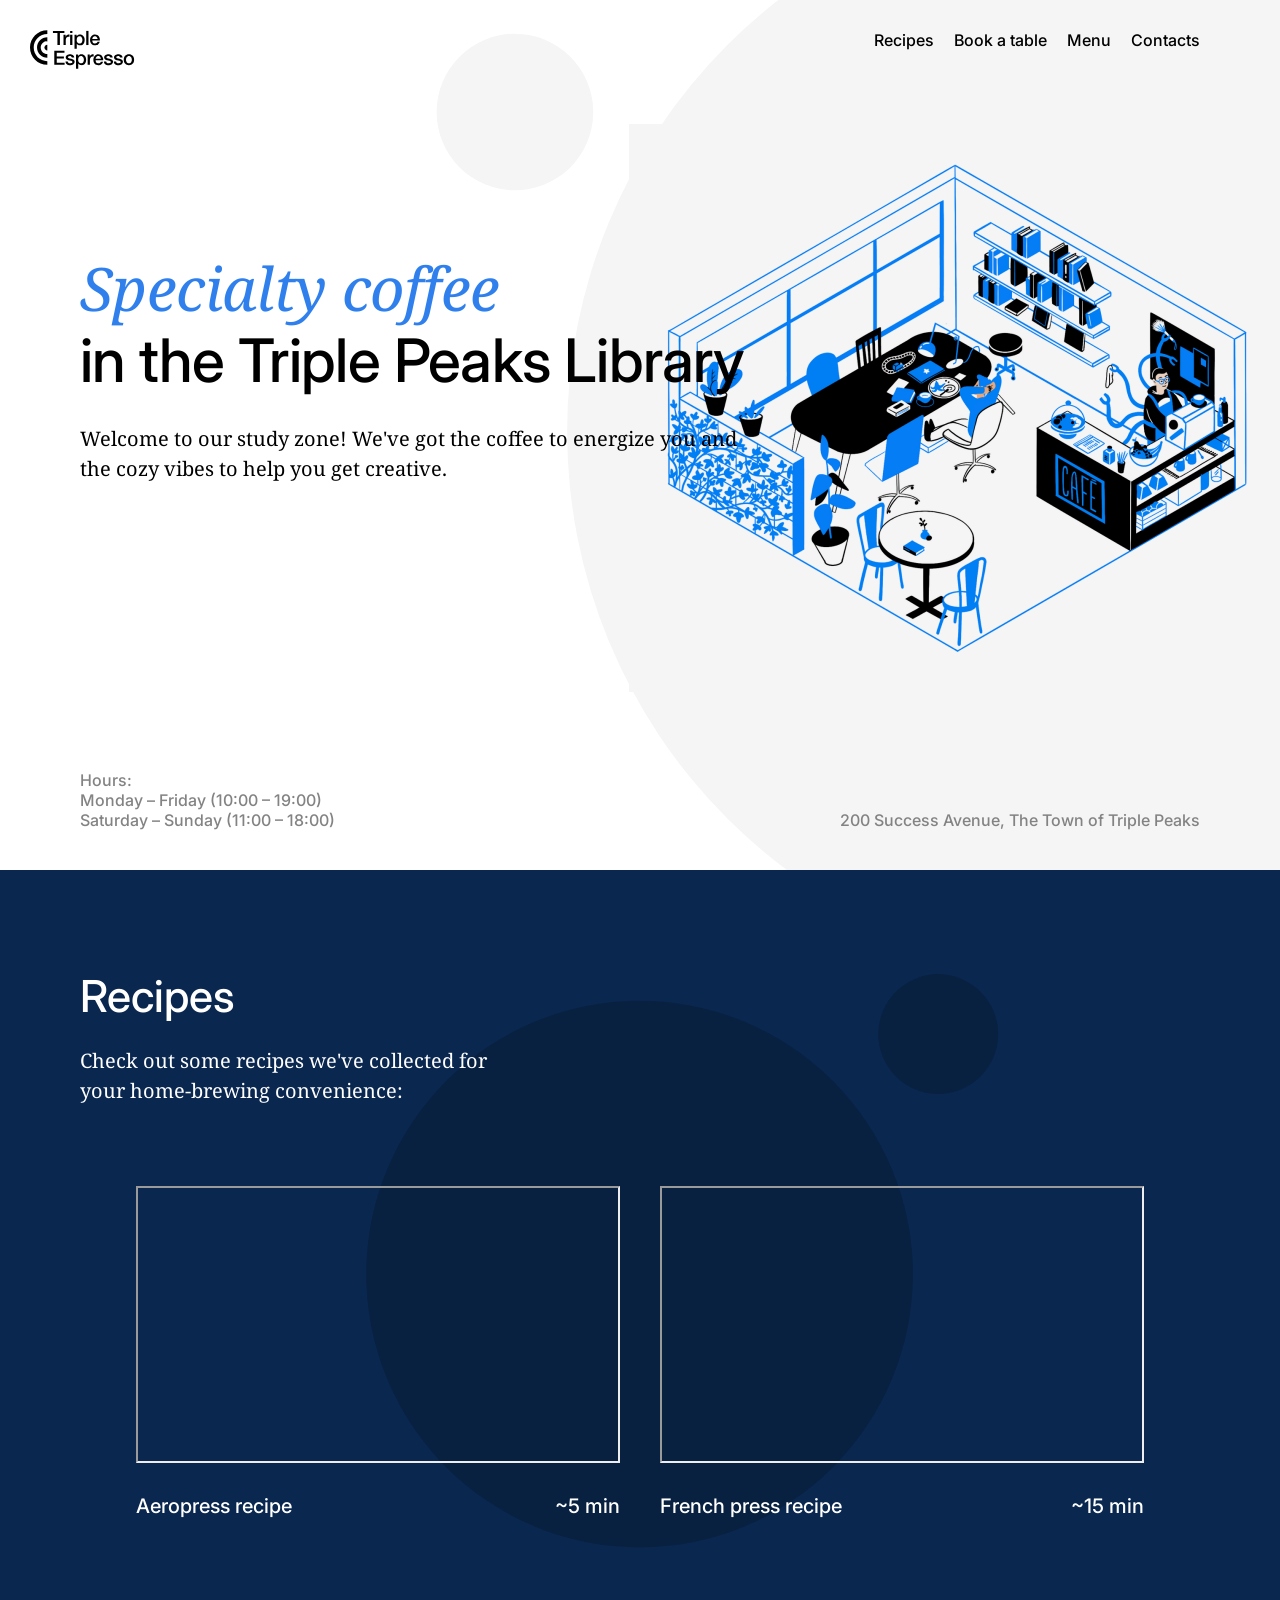
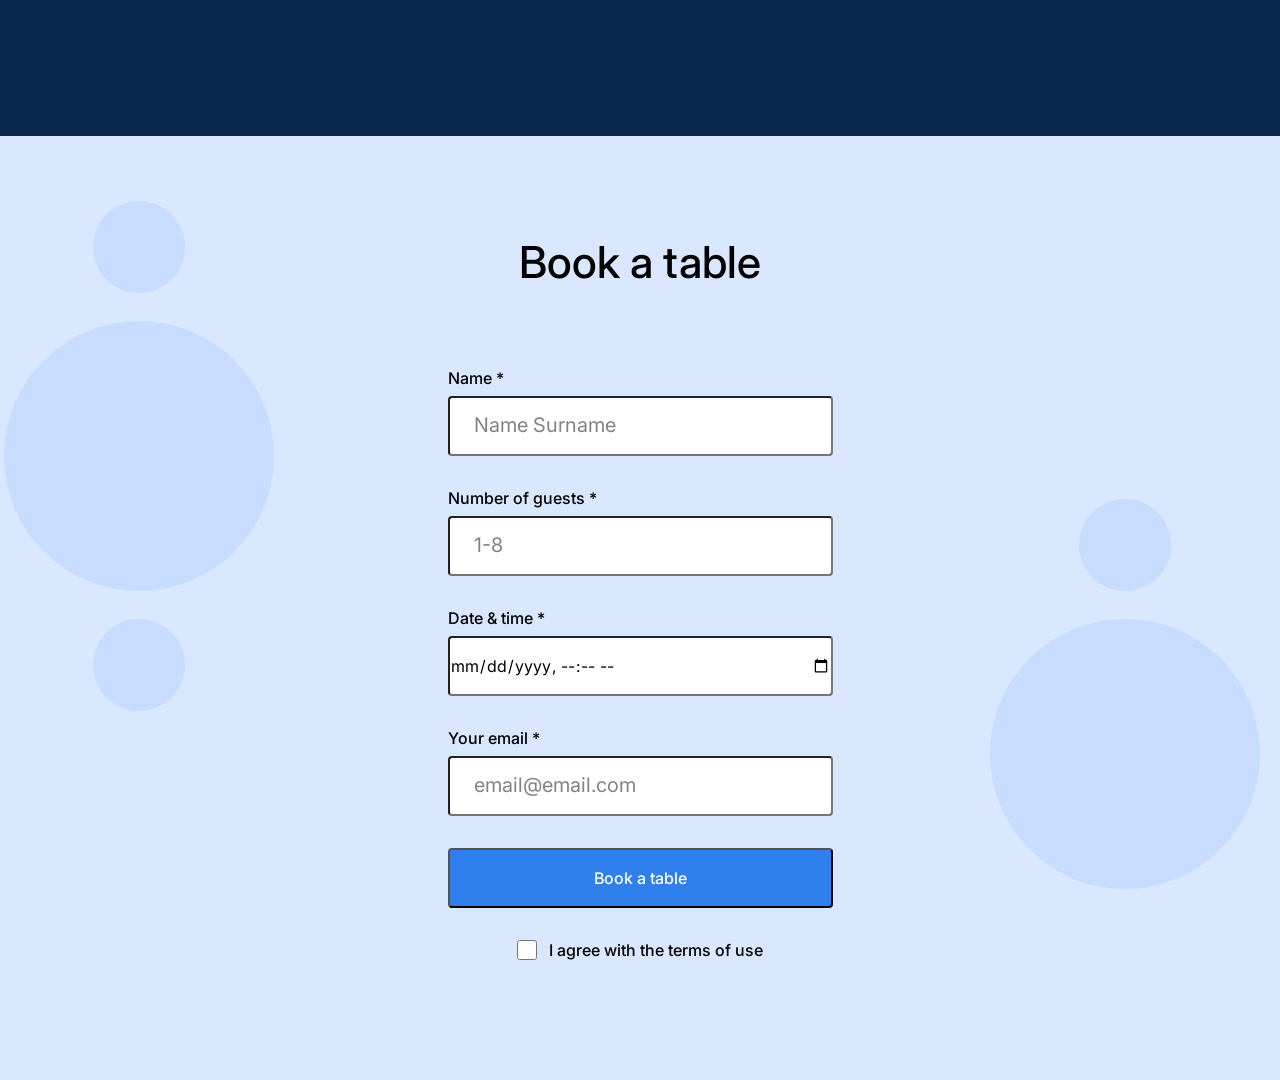
==== index.html @ 12c97c88 "fix class" ====
<!DOCTYPE html>
<html lang="en">
  <head>
    <meta charset="UTF-8" />
    <meta http-equiv="X-UA-Compatible" content="IE=edge" />
    <meta name="viewport" content="width=device-width, initial-scale= 1.0" />
    <meta name="author" content="Oleg Luzenin" />
    <meta name="description" content="Oleg Coffee shop's webpage with a form" />
    <meta name="keywords" content="coffee, shop, order coffee, bakery" />
    <title>Oleg's Coffee Shop</title>
    <link rel="stylesheet" href="./vendor/normalize.css" />
    <link rel="shortcut icon" href="./favicon.ico" />
    <link rel="stylesheet" href="./pages/index.css" />
    <link rel="preconnect" href="https://fonts.googleapis.com" />
    <link rel="preconnect" href="https://fonts.gstatic.com" crossorigin />
    <link
      href="https://fonts.googleapis.com/css2?family=Inter:wght@100..900&family=Noto+Serif:ital,wght@0,100..900;1,100..900&display=swap"
      rel="stylesheet"
    />
  </head>
  <body>
    <div class="page">
      <header class="header">
        <nav class="nav">
          <img
            class="nav__logo"
            src="./images/logo_coffeeshop_dark.svg"
            alt="Coffee-shop logo"
          />
          <ul class="nav__links">
            <li>
              <a class="nav__link" href="#recipes">Recipes</a>
            </li>
            <li>
              <a class="nav__link" href="#reservation">Book a table</a>
            </li>
            <li>
              <a class="nav__link" href="#menu">Menu</a>
            </li>

            <li>
              <a class="nav__link" href="#contacts">Contacts</a>
            </li>
          </ul>
        </nav>
        <h1 class="header__title">
          <span class="header__accent"> Specialty coffee</span>
          in the Triple Peaks Library
        </h1>
        <p class="header__description">
          Welcome to our study zone! We've got the coffee to energize you and
          the cozy vibes to help you get creative.
        </p>
        <img
          class="header__image"
          src="images/inside_coffee_shop.png"
          alt="inside coffee shop image"
        />

        <div class="header__footer">
          <div>
            <p class="header__paragraph">Hours:</p>
            <p class="header__paragraph">Monday – Friday (10:00 – 19:00)</p>
            <p class="header__paragraph">Saturday – Sunday (11:00 – 18:00)</p>
          </div>
          <p class="header__paragraph">
            200 Success Avenue, The Town of Triple Peaks
          </p>
        </div>
      </header>

      <main class="content">
        <section class="recipes" id="recipes">
          <h2 class="recipes__title">Recipes</h2>
          <p class="recipes__subtitle">
            Check out some recipes we've collected for your home-brewing
            convenience:
          </p>
          <div class="recipes__videos">
            <div>
              <iframe
                class="recipes__iframe"
                src="https://www.youtube.com/embed/j6VlT_jUVPc?si=q5_dGD0OAo_rP4UH"
                title="YouTube video player"
                allow="accelerometer; autoplay; clipboard-write; encrypted-media; gyroscope; 
                          picture-in-picture; web-share"
                referrerpolicy="strict-origin-when-cross-origin"
                allowfullscreen
              >
              </iframe>
              <p class="recipes__video-caption">
                Aeropress recipe <span>~5 min</span>
              </p>
            </div>
            <div>
              <iframe
                class="recipes__iframe"
                src="https://www.youtube.com/embed/st571DYYTR8?si=ihalFQa3wiOL9oaL"
                title="YouTube video player"
                allow="accelerometer; autoplay; clipboard-write; encrypted-media; gyroscope; picture-in-picture; web-share"
                referrerpolicy="strict-origin-when-cross-origin"
                allowfullscreen
              >
              </iframe>
              <p class="recipes__video-caption">
                French press recipe<span>~15 min</span>
              </p>
            </div>
          </div>
        </section>
        <section class="reservation" id="reservation">
          <h2 class="reservation__title">Book a table</h2>
          <form class="reservation__form form">
            <fieldset class="form__fieldset">
              <label class="form__label"
                >Name *
                <input
                  class="form__input"
                  type="text"
                  name="name"
                  placeholder="Name Surname"
                />
              </label>
              <label class="form__label">
                Number of guests *
                <input
                  class="form__input"
                  type="number"
                  min="1"
                  max="8"
                  placeholder="1-8"
                />
              </label>
              <label class="form__label"
                >Date & time *
                <input class="form__input" type="datetime-local" />
              </label>
              <label class="form__label">
                Your email *
                <input
                  class="form__input"
                  type="email"
                  placeholder="email@email.com"
                />
              </label>
            </fieldset>
            <button class="form__button" type="submit" id="button">
              Book a table
            </button>
            <label class="form__label form__label_type_checkbox">
              <input type="checkbox" class="form__checkbox" />
              I agree with the terms of use
            </label>
          </form>
        </section>
        <section class="menu" id="menu"></section>
        <section class="contacts" id="contacts"></section>
      </main>
      <footer class="footer"></footer>
    </div>
  </body>
</html>
---- pages/index.css ----
.page {
  min-width: 1100px;
  max-width: 1600px;
  margin: 0 auto;
  font-family: "Inter", Arial, sans-serif;
  font-size: 16px;
  line-height: 20px;
}

/* .body {
  font-family: "Noto serif", "Times New Roman", Times, serif;
} */

.header {
  display: flex;
  padding: 30px 80px 40px;
  flex-direction: column;
  min-height: 720px;
  max-height: 800px;
  height: 100vh;
  background-color: #fff;
  background-image: url("../images/background_header.svg");
  background-size: cover;
  background-repeat: no-repeat;
  background-position: center;
}

.header__title {
  margin: 183px 0 0;
  max-width: 729px;
  z-index: 1;
  font-family: "Inter", Arial, sans-serif;
  font-style: normal;
  font-weight: 500;
  font-size: 60px;
  line-height: 72px;
  letter-spacing: -0.6px;
}

.header__accent {
  display: block;
  color: #2f80ed;
  font-family: "Noto Serif", "Times New Roman", serif;
  font-style: italic;
  font-weight: normal;
  font-size: 60px;
  line-height: 72px;
  color: #2f80ed;
}

.header__description {
  max-width: 683px;
  margin: 28px 0 0;
  z-index: 2;
  font-family: "Noto Serif", "Times New Roman", serif;
  font-style: normal;
  font-weight: normal;
  font-size: 20px;
  line-height: 30px;
}

.header__image {
  position: absolute;
  top: 124px;
  right: 5px;
  height: 568px;
  width: 646px;
  z-index: 0;
}

.header__footer {
  display: flex;
  justify-content: space-between;
  margin-top: auto;
  font-family: "Inter", Arial, sans-serif;
  font-style: normal;
  font-weight: 500;
  font-size: 16px;
  line-height: 20px;
  color: #838383;
}

.header__paragraph {
  margin: 0;
  align-self: flex-end;
}

.nav {
  display: flex;
  justify-content: space-between;
}

.nav__logo {
  position: relative;
  left: -50px;
  height: 39px;
  width: 105px;
}

.nav__links {
  display: flex;
  list-style-type: none;
  padding: 0;
  margin: 0;
  gap: 20px;
  color: #000;
  font-family: "Inter", Arial, sans-serif;
  font-style: normal;
  font-weight: 500;
  font-size: 16px;
  line-height: 20px;
}

.nav__link {
  color: #000;
  text-decoration: none;
}

.recipes {
  padding: 100px 80px 215px;
  background-color: #0a2750;
  background-image: url("../images/background_recipes.svg");
  background-size: cover;
  background-repeat: no-repeat;
  background-position: center;
}

.recipes__title {
  margin: 0;
  color: #fff;
  max-width: 500px;
  font-family: "Inter", Arial, sans-serif;
  font-style: normal;
  font-weight: 500;
  font-size: 44px;
  line-height: 52px;
}

.recipes__subtitle {
  color: #fff;
  max-width: 438px;
  margin: 24px 0 80px;
  font-family: "Noto Serif", "Times New Roman", serif;
  font-style: normal;
  font-weight: normal;
  font-size: 20px;
  line-height: 30px;
}

.recipes__videos {
  display: flex;
  gap: 40px;
  justify-content: center;
  margin: 0;
}

.recipes__video-caption {
  display: flex;
  justify-content: space-between;
  color: #fff;
  margin: 24px 0 0;
  font-family: "Inter", Arial, sans-serif;
  font-style: normal;
  font-weight: 500;
  font-size: 20px;
  line-height: 30px;
}

.recipes__iframe {
  height: 273px;
  width: 480px;
}

.reservation {
  padding: 100px 0 120px;
  background-color: #d9e7ff;
  background-image: url("../images/background_reservation.svg");
  background-size: cover;
  background-repeat: no-repeat;
  background-position: center;
}

.reservation__title {
  margin: 0 0 80px;
  text-align: center;
  font-family: "Inter", Arial, sans-serif;
  font-style: normal;
  font-weight: 500;
  font-size: 44px;
  line-height: 52px;
}

.reservation__form {
  margin: 0 auto;
}

.form {
  max-width: 385px;
}

.form__fieldset {
  padding: 0;
  margin: 0;
  border: none;
}

.form__input {
  display: block;
  width: 100%;
  padding: 0;
  box-sizing: border-box;
  margin-top: 8px;
  height: 60px;
  border-radius: 4px;
}

.form__input::placeholder {
  font-family: "Inter", Arial, sans-serif;
  font-style: normal;
  font-weight: normal;
  font-size: 20px;
  line-height: 30px;
  color: #838383;
  padding: 24px;
}

.form__label {
  display: block;
  margin-bottom: 32px;
  font-family: "Inter", Arial, sans-serif;
  font-style: normal;
  font-weight: 500;
  font-size: 16px;
  line-height: 20px;
}

.form__button {
  width: 100%;
  padding: 0;
  margin: 0 0 32px;
  background-color: #2f80ed;
  font-family: "Inter", Arial, sans-serif;
  font-style: normal;
  font-weight: 500;
  font-size: 16px;
  line-height: 20px;
  color: #fff;
  opacity: 1;
  border-radius: 4px;
  height: 60px;
}

.form__button:hover {
  animation: fadeOpacity 0.3s forwards;
}

@keyframes fadeOpacity {
  from {
    opacity: 1;
  }
  to {
    opacity: 0.7;
  }
}

.form__label_type_checkbox {
  display: flex;
  justify-content: center;
  gap: 12px;
  margin: 0;
  font-family: "Inter", Arial, sans-serif;
  font-style: normal;
  font-weight: 500;
  font-size: 16px;
  line-height: 20px;
}

.form__checkbox {
  height: 20px;
  width: 20px;
  border-radius: 2px;
}
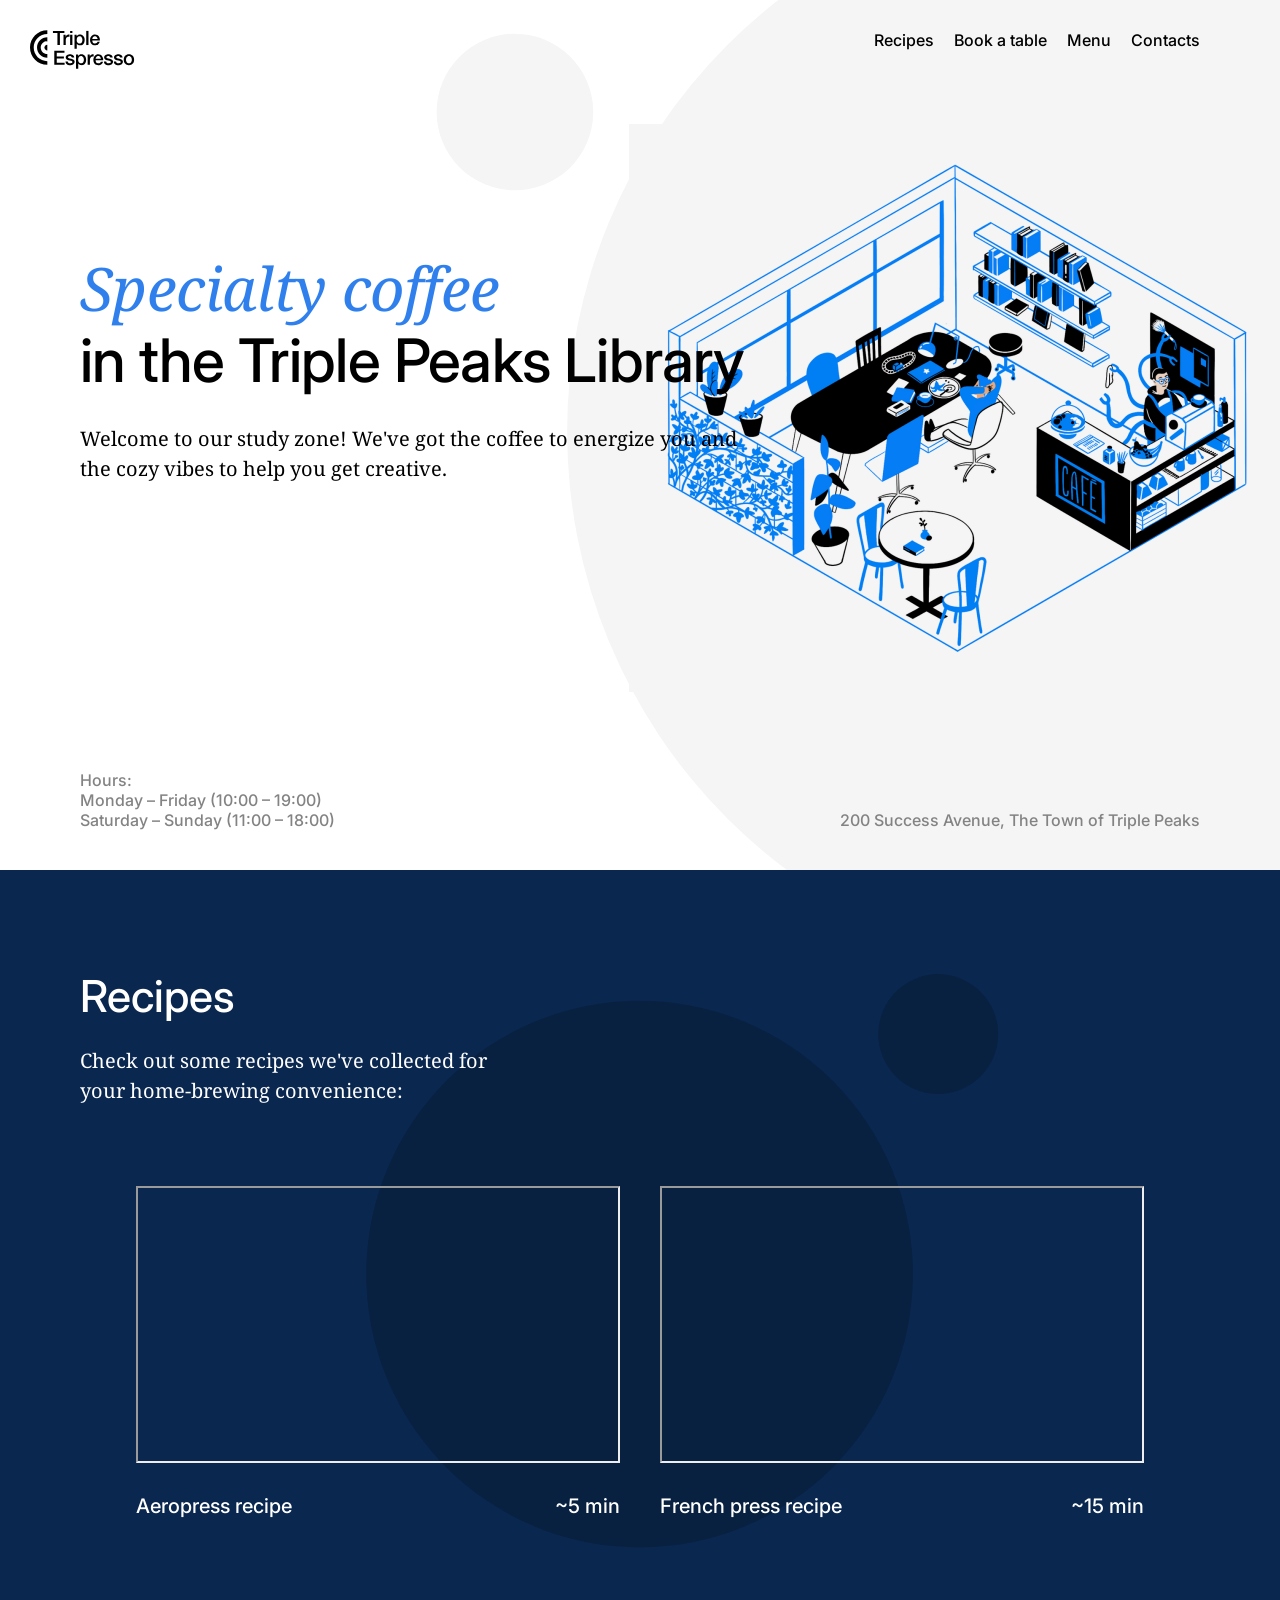
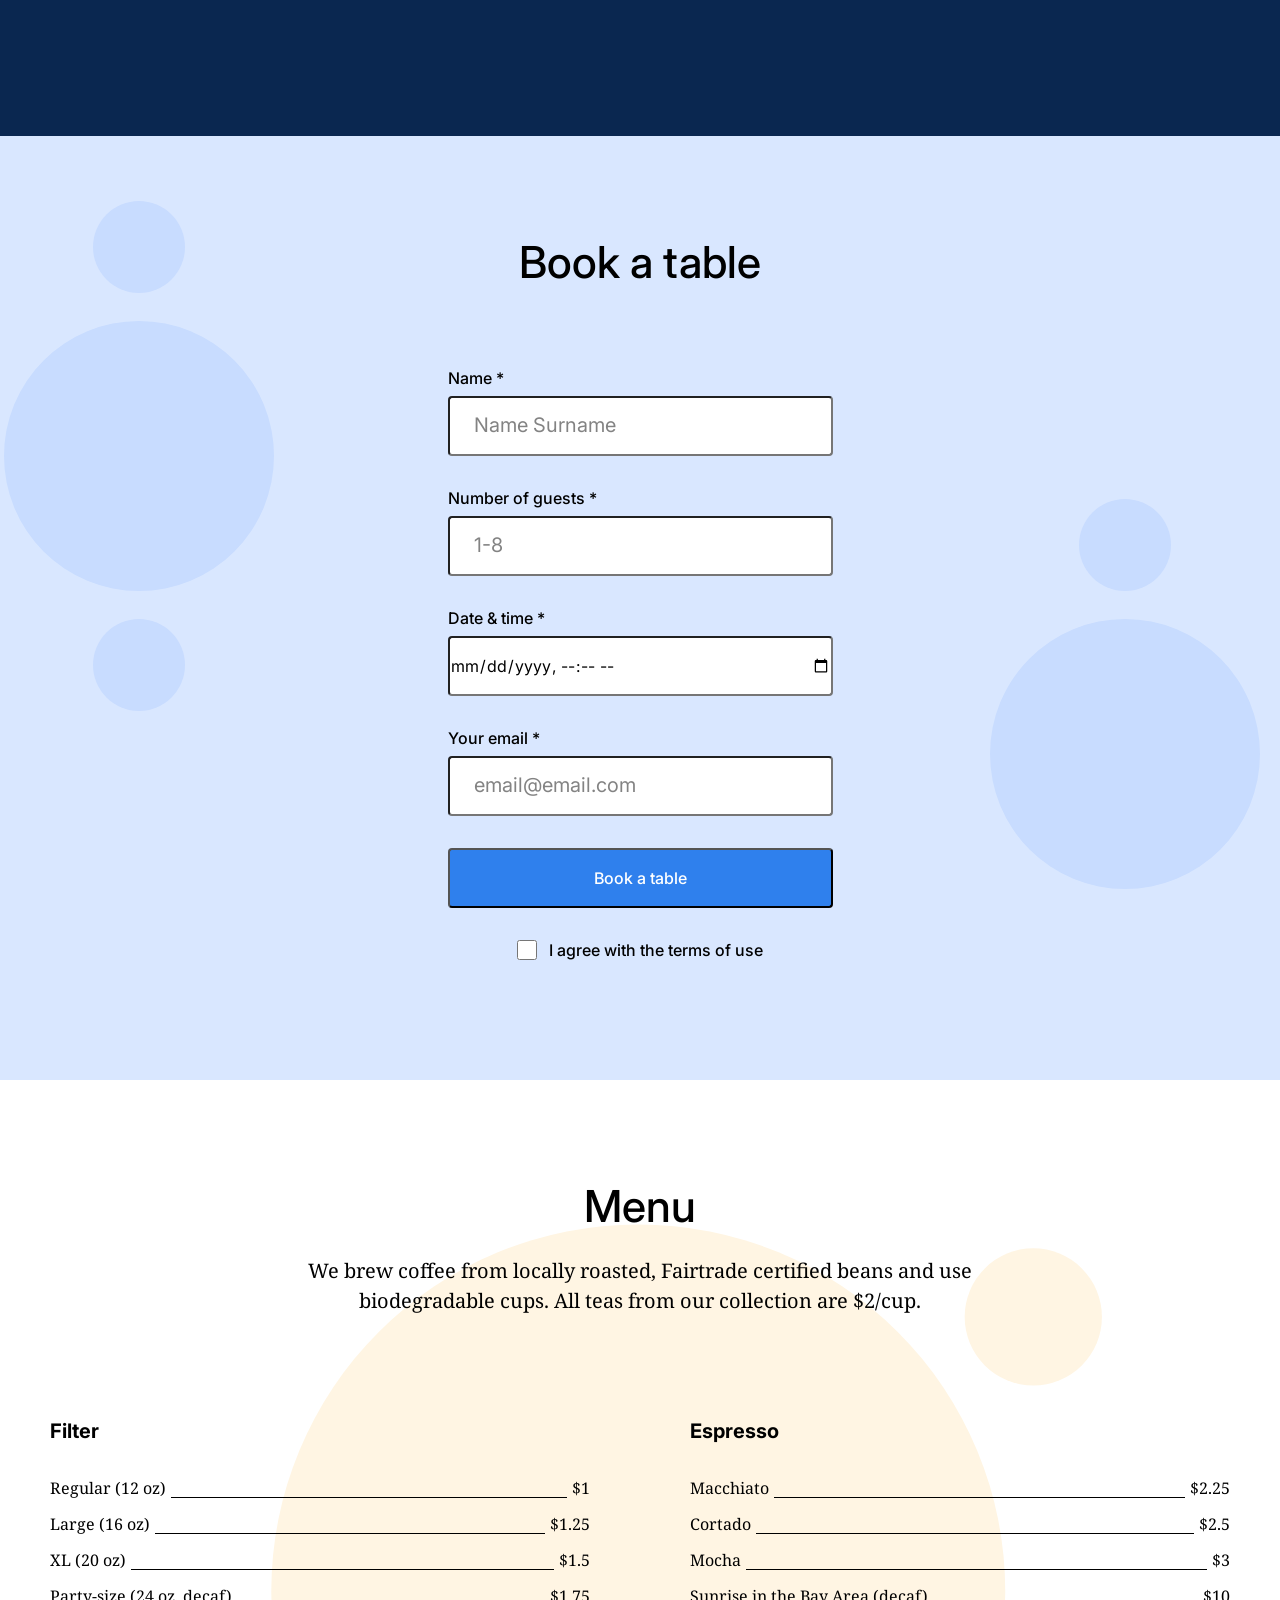
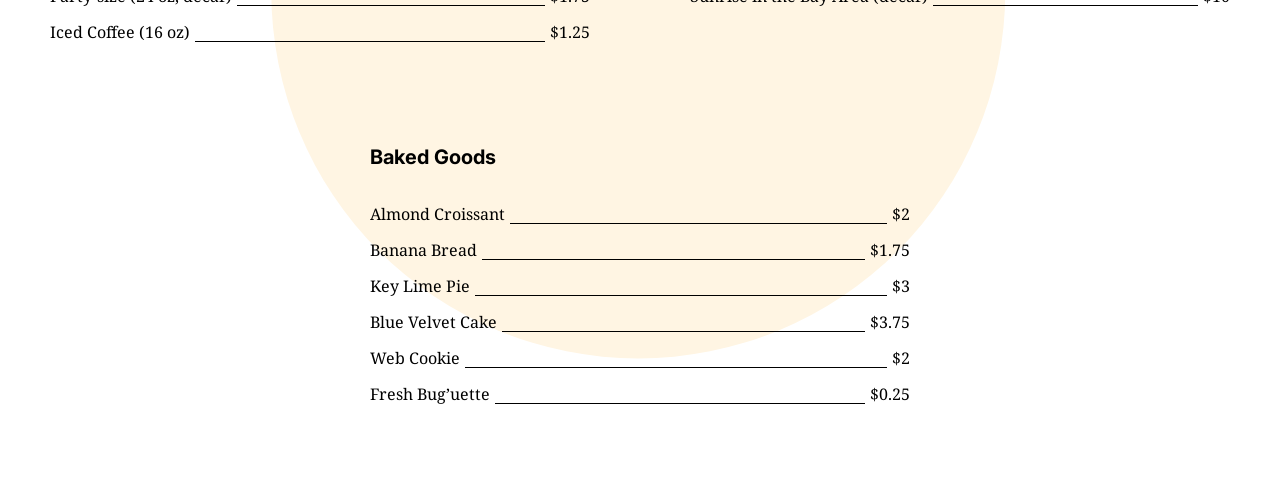
==== commit 48999a90: "menu section update" ====
--- a/index.html
+++ b/index.html
@@ -8,7 +8,6 @@
     <meta name="description" content="Oleg Coffee shop's webpage with a form" />
     <meta name="keywords" content="coffee, shop, order coffee, bakery" />
     <title>Oleg's Coffee Shop</title>
-    <link rel="stylesheet" href="./vendor/normalize.css" />
     <link rel="shortcut icon" href="./favicon.ico" />
     <link rel="stylesheet" href="./pages/index.css" />
     <link rel="preconnect" href="https://fonts.googleapis.com" />
@@ -153,7 +152,105 @@
             </label>
           </form>
         </section>
-        <section class="menu" id="menu"></section>
+        <section class="menu" id="menu">
+          <h2 class="menu__title">Menu</h2>
+          <p class="menu__subtitle">
+            We brew coffee from locally roasted, Fairtrade certified beans and
+            use biodegradable cups. All teas from our collection are $2/cup.
+          </p>
+          <ul class="menu__cards">
+            <li class="card">
+              <h3 class="card__title">Filter</h3>
+              <ul class="card__list">
+                <li class="card__list-item">
+                  Regular (12 oz)
+                  <span class="card__list-divider"></span>
+                  $1
+                </li>
+                <li class="card__list-item">
+                  Large (16 oz)
+                  <span class="card__list-divider"></span>
+                  $1.25
+                </li>
+                <li class="card__list-item">
+                  XL (20 oz)
+                  <span class="card__list-divider"></span>
+                  $1.5
+                </li>
+                <li class="card__list-item">
+                  Party-size (24 oz, decaf)
+                  <span class="card__list-divider"></span>
+                  $1.75
+                </li>
+                <li class="card__list-item">
+                  Iced Coffee (16 oz)
+                  <span class="card__list-divider"></span>
+                  $1.25
+                </li>
+              </ul>
+            </li>
+            <li class="card">
+              <h3 class="card__title">Espresso</h3>
+              <ul class="card__list">
+                <li class="card__list-item">
+                  Macchiato
+                  <span class="card__list-divider"></span>
+                  $2.25
+                </li>
+                <li class="card__list-item">
+                  Cortado
+                  <span class="card__list-divider"></span>
+                  $2.5
+                </li>
+                <li class="card__list-item">
+                  Mocha
+                  <span class="card__list-divider"></span>
+                  $3
+                </li>
+                <li class="card__list-item">
+                  Sunrise in the Bay Area (decaf)
+                  <span class="card__list-divider"></span>
+                  $10
+                </li>
+              </ul>
+            </li>
+            <li class="card">
+              <h3 class="card__title">Baked Goods</h3>
+              <ul class="card__list">
+                <li class="card__list-item">
+                  Almond Croissant
+                  <span class="card__list-divider"></span>
+                  $2
+                </li>
+                <li class="card__list-item">
+                  Banana Bread
+                  <span class="card__list-divider"></span>
+                  $1.75
+                </li>
+                <li class="card__list-item">
+                  Key Lime Pie
+                  <span class="card__list-divider"></span>
+                  $3
+                </li>
+                <li class="card__list-item">
+                  Blue Velvet Cake
+                  <span class="card__list-divider"></span>
+                  $3.75
+                </li>
+                <li class="card__list-item">
+                  Web Cookie
+                  <span class="card__list-divider"></span>
+                  $2
+                </li>
+                <li class="card__list-item">
+                  Fresh Bug’uette
+                  <span class="card__list-divider"></span>
+                  $0.25
+                </li>
+              </ul>
+            </li>
+          </ul>
+        </section>
         <section class="contacts" id="contacts"></section>
       </main>
       <footer class="footer"></footer>
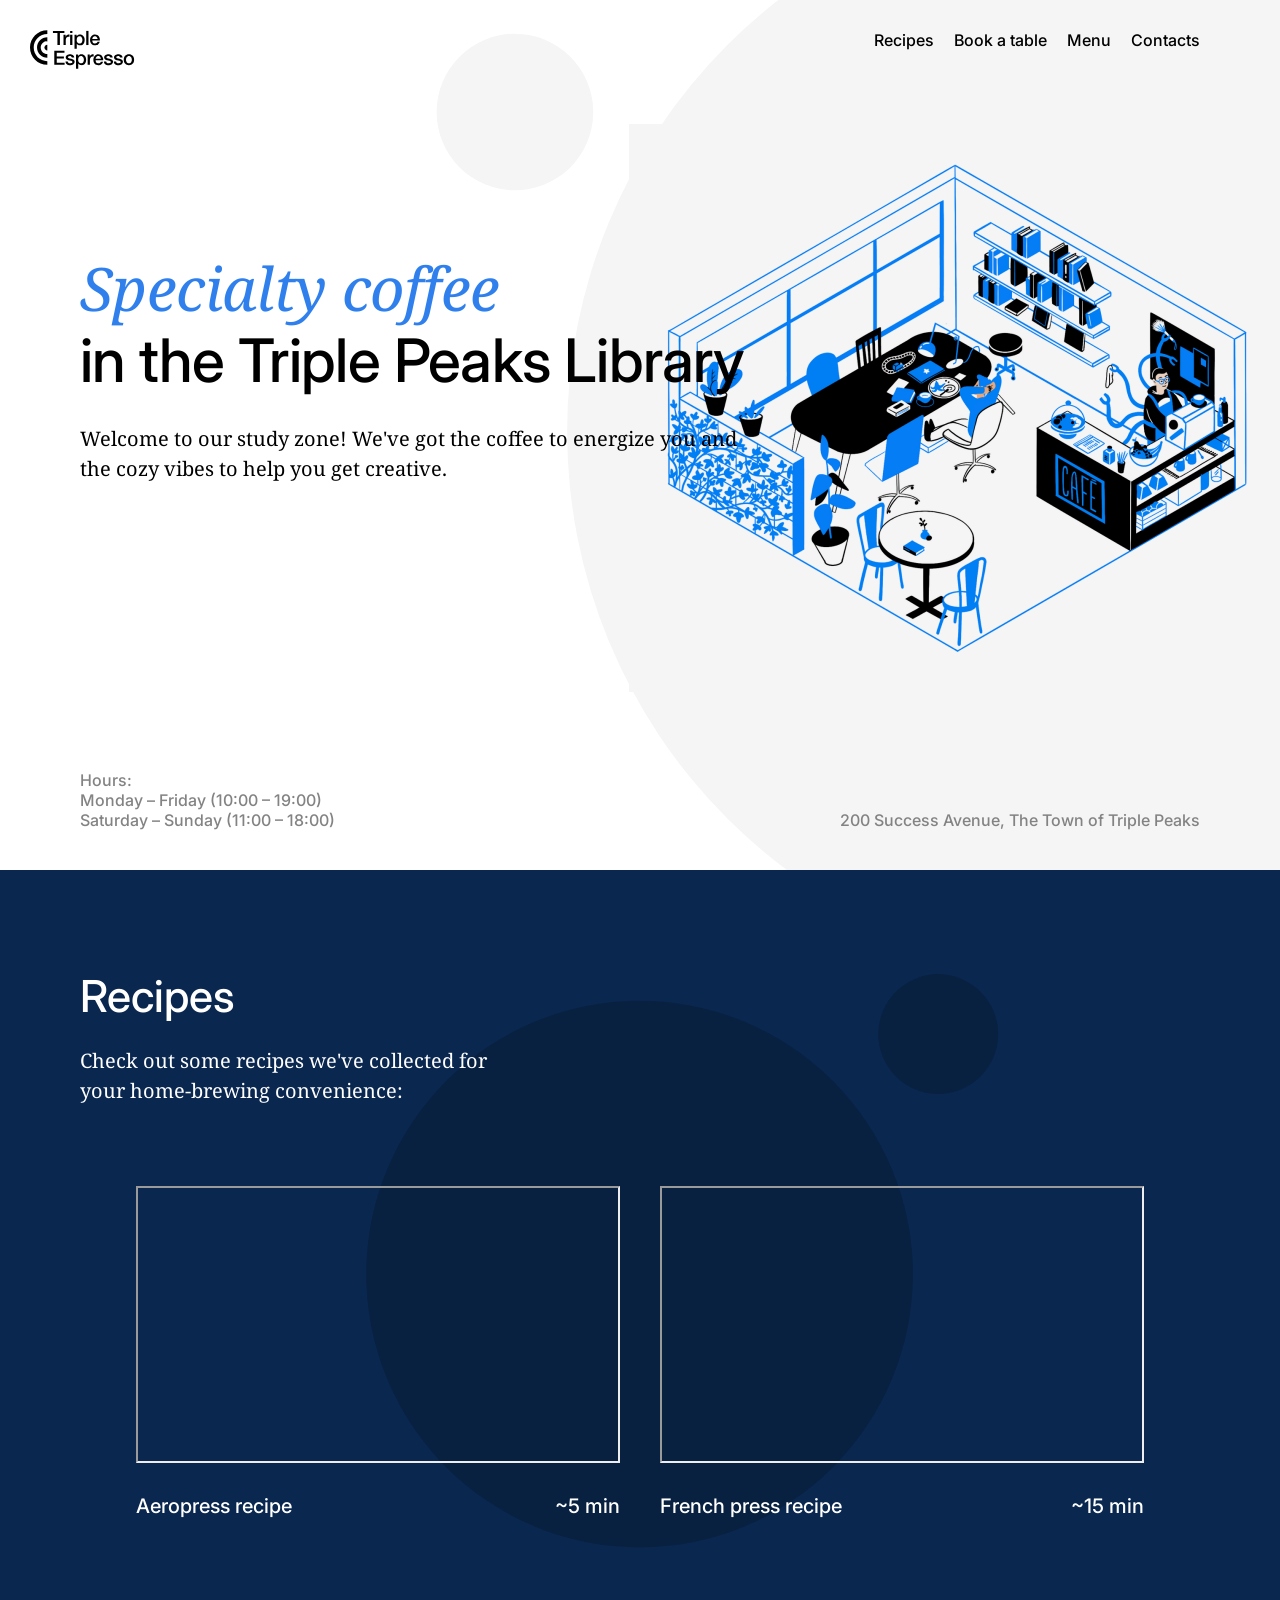
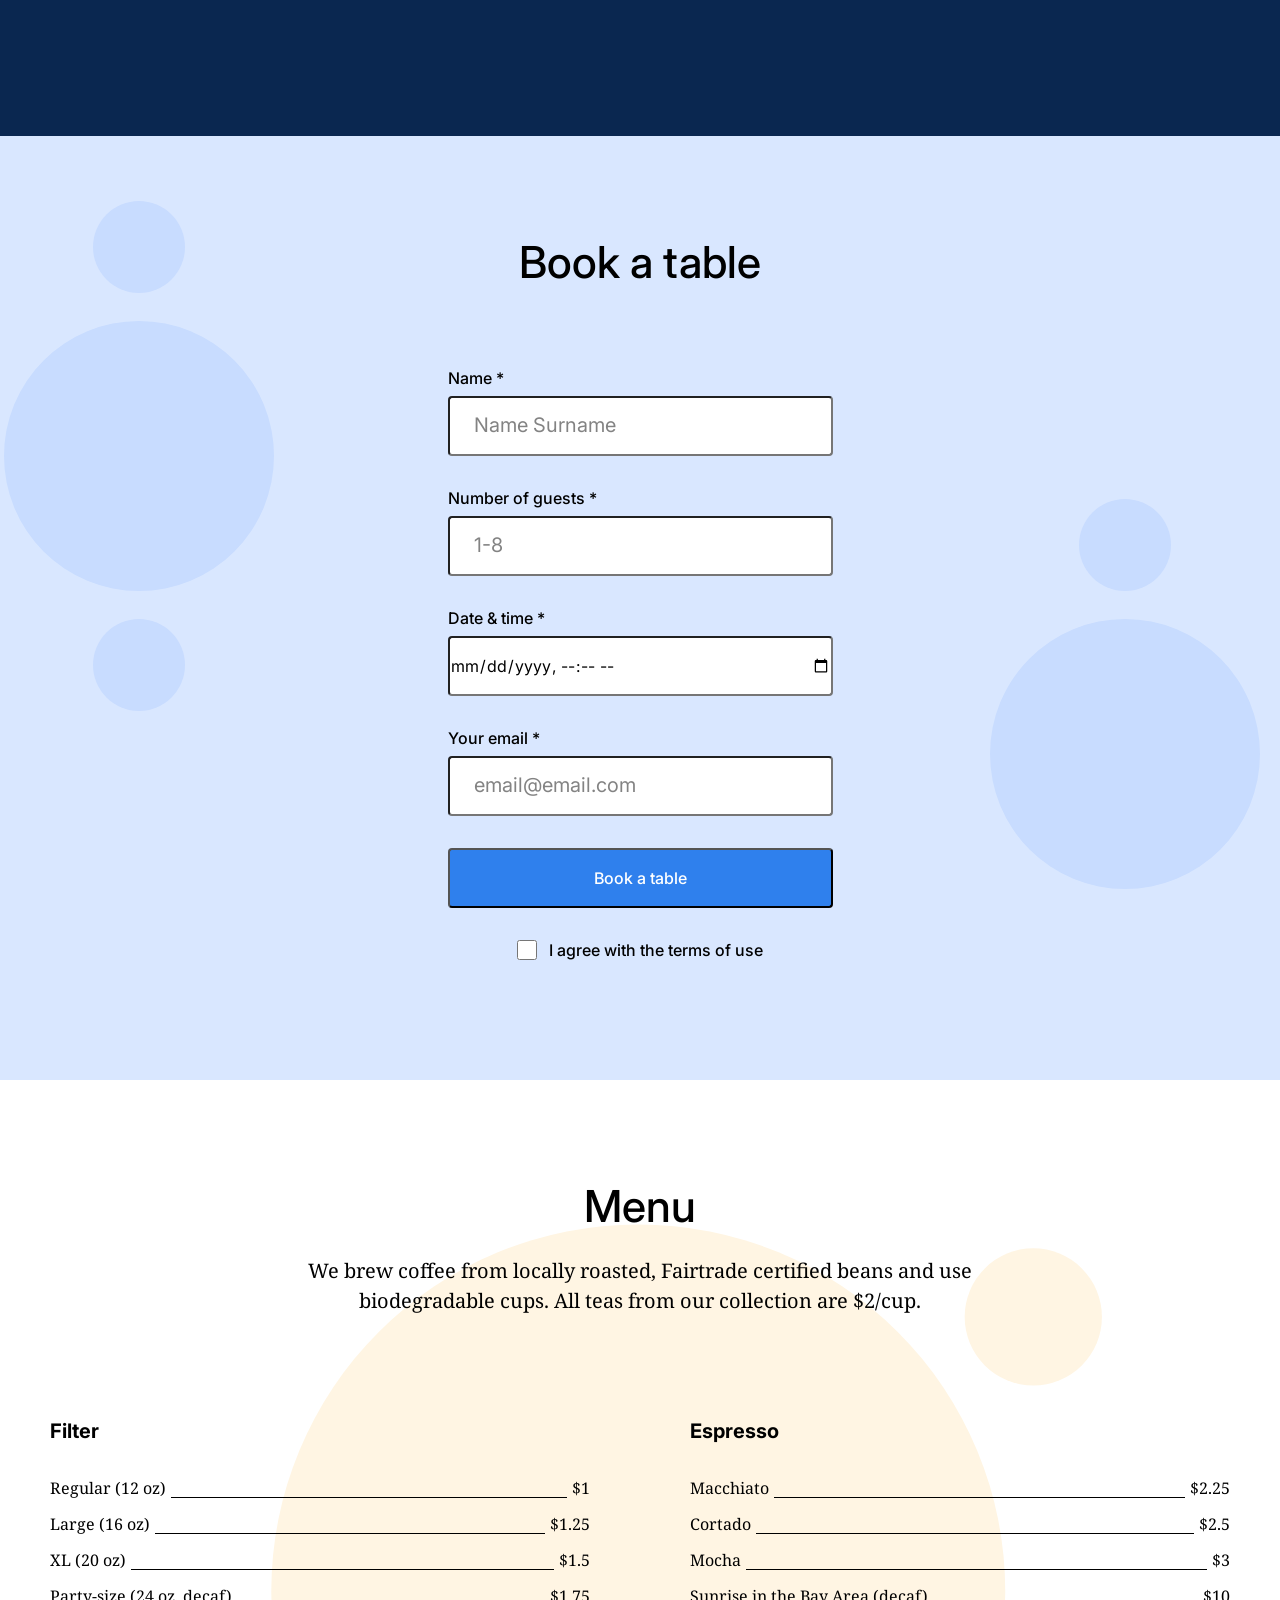
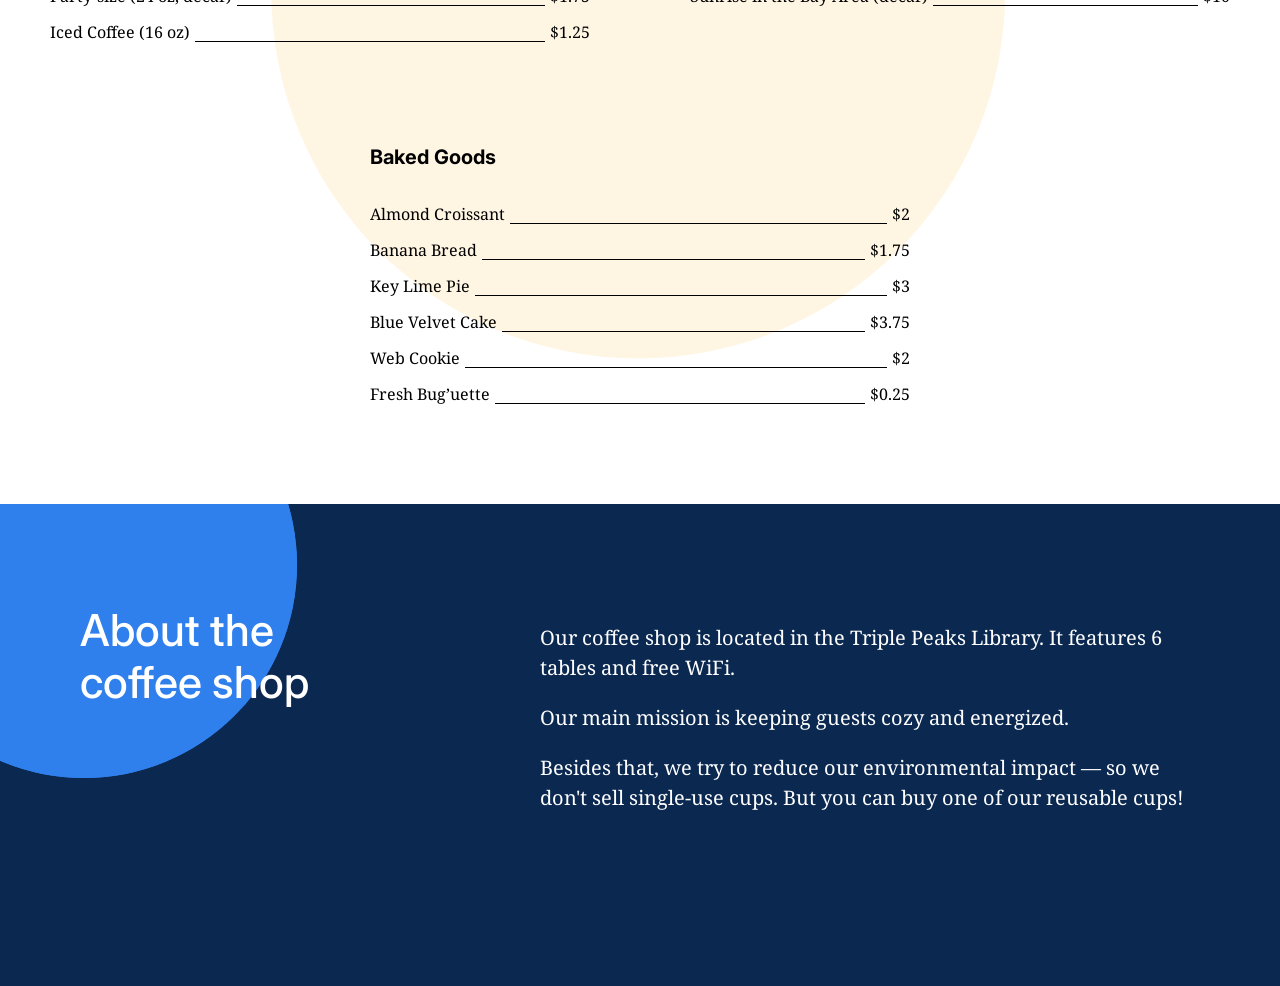
==== commit 629ca4f5: "section about update" ====
--- a/index.html
+++ b/index.html
@@ -36,7 +36,6 @@
             <li>
               <a class="nav__link" href="#menu">Menu</a>
             </li>
-
             <li>
               <a class="nav__link" href="#contacts">Contacts</a>
             </li>
@@ -251,7 +250,25 @@
             </li>
           </ul>
         </section>
-        <section class="contacts" id="contacts"></section>
+        <section class="about" id="about">
+          <h2 class="about__title">About the coffee shop</h2>
+          <div class="about__content">
+            <p class="about__paragraph">
+              Our coffee shop is located in the Triple Peaks Library. It
+              features 6 tables and free WiFi.
+            </p>
+            <p class="about__paragraph">
+              Our main mission is keeping guests cozy and energized.
+            </p>
+            <p class="about__paragraph">
+              Besides that, we try to reduce our environmental impact — so we
+              don't sell single-use cups. But you can buy one of our reusable
+              cups!
+            </p>
+          </div>
+          <div class="about__circle"></div>
+          <div class="about__circle about__circle_animation_blurred"></div>
+        </section>
       </main>
       <footer class="footer"></footer>
     </div>
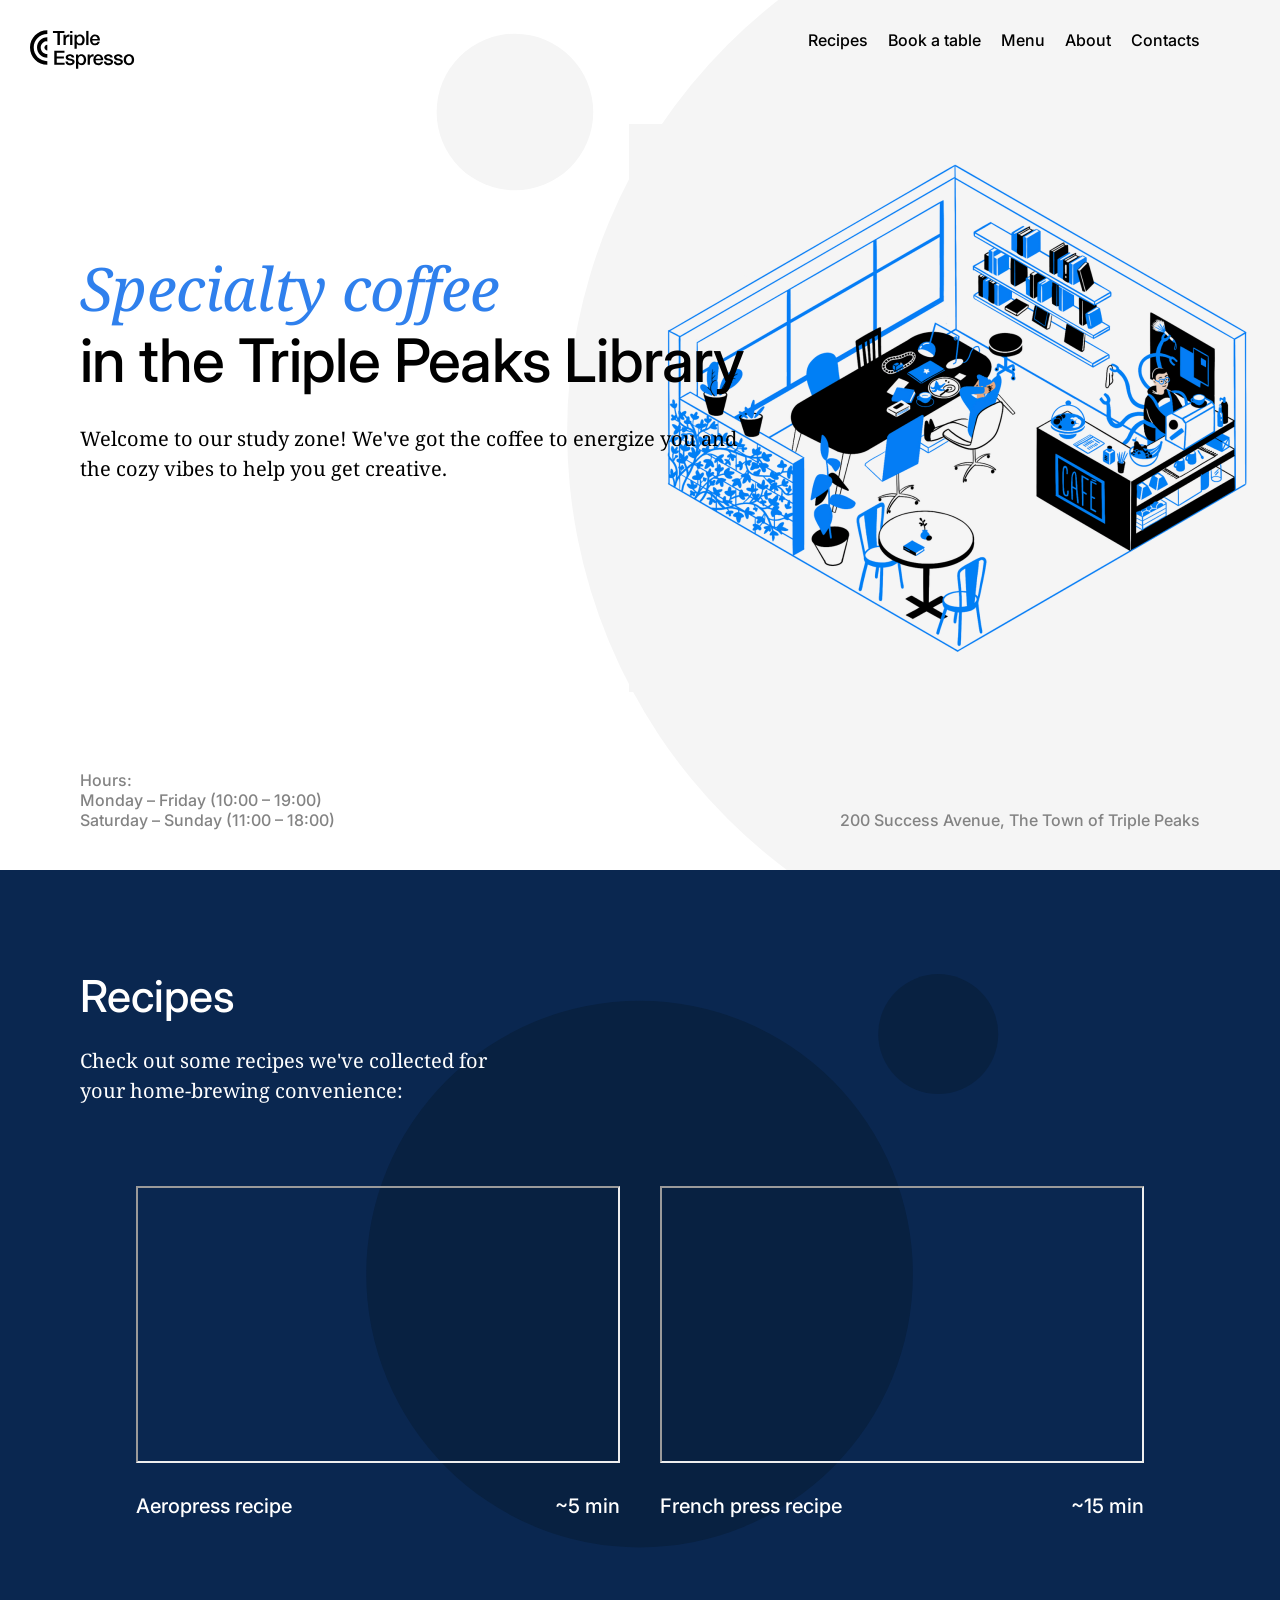
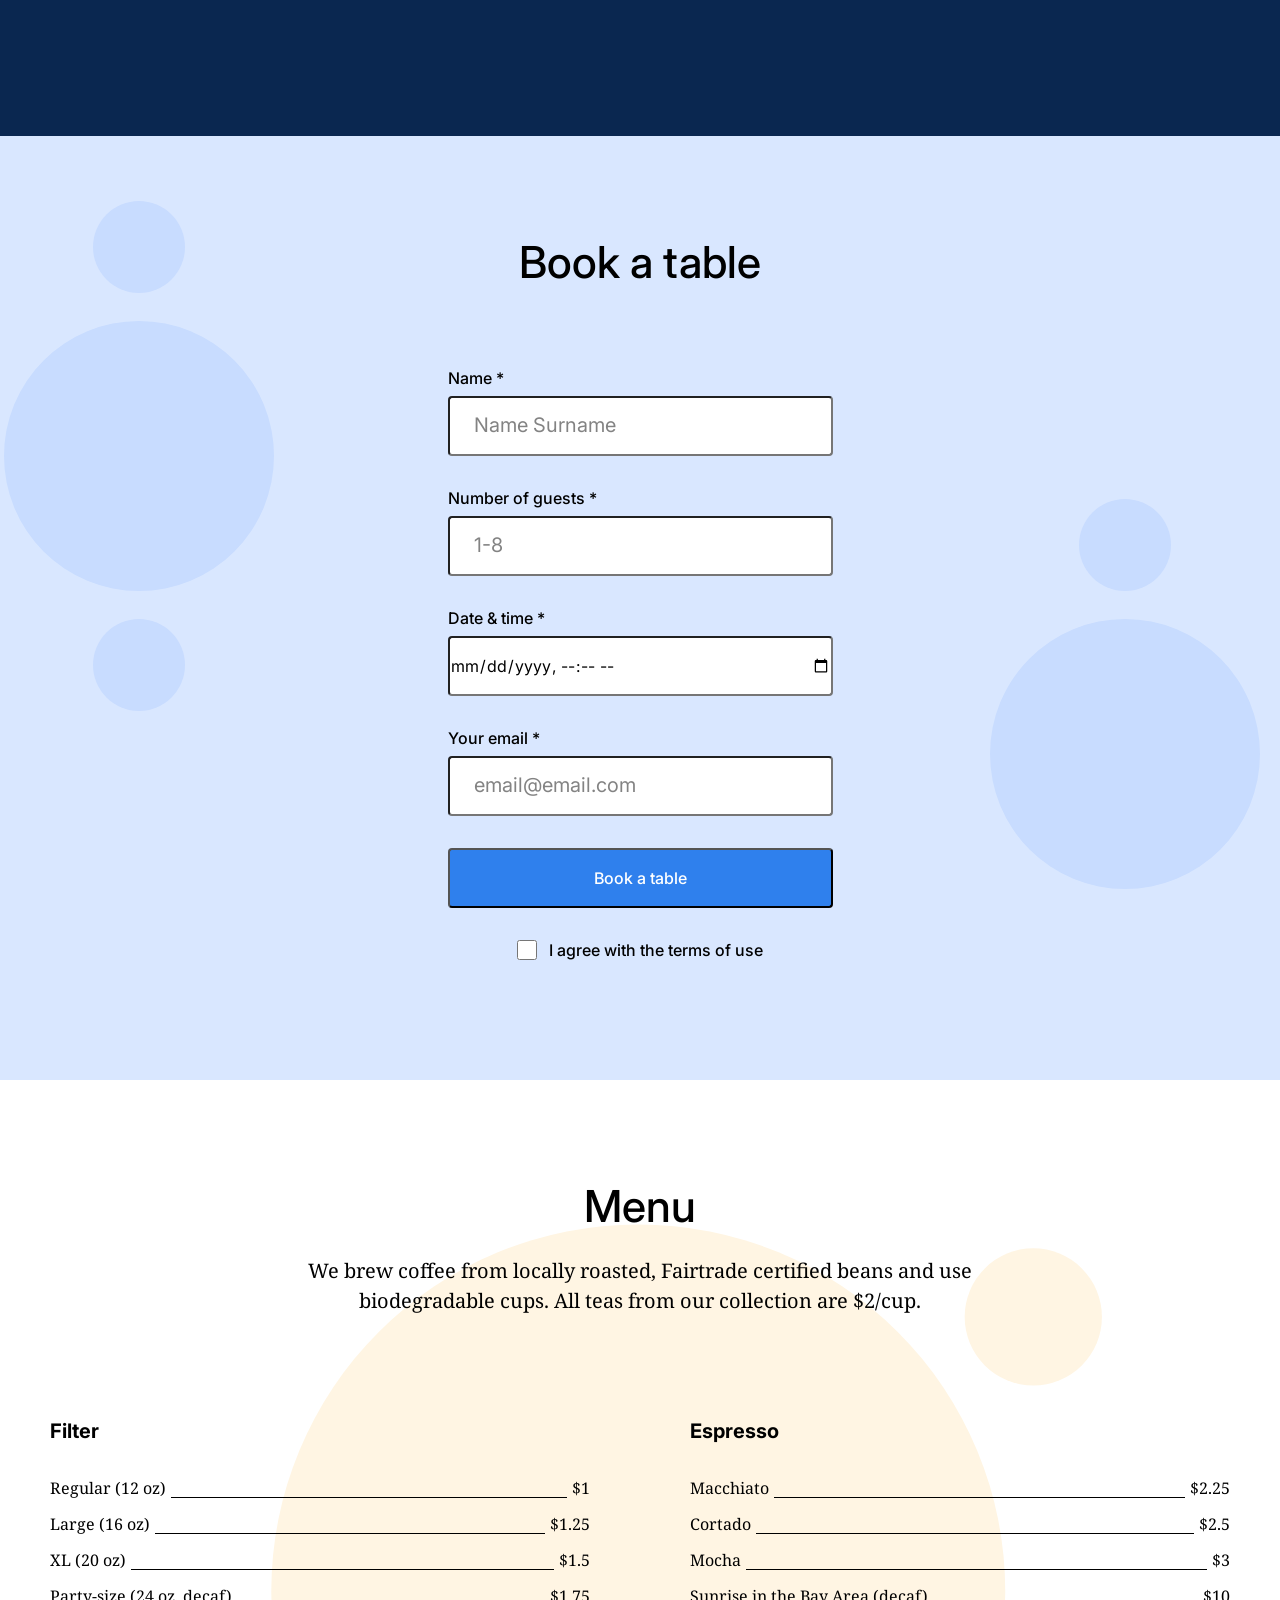
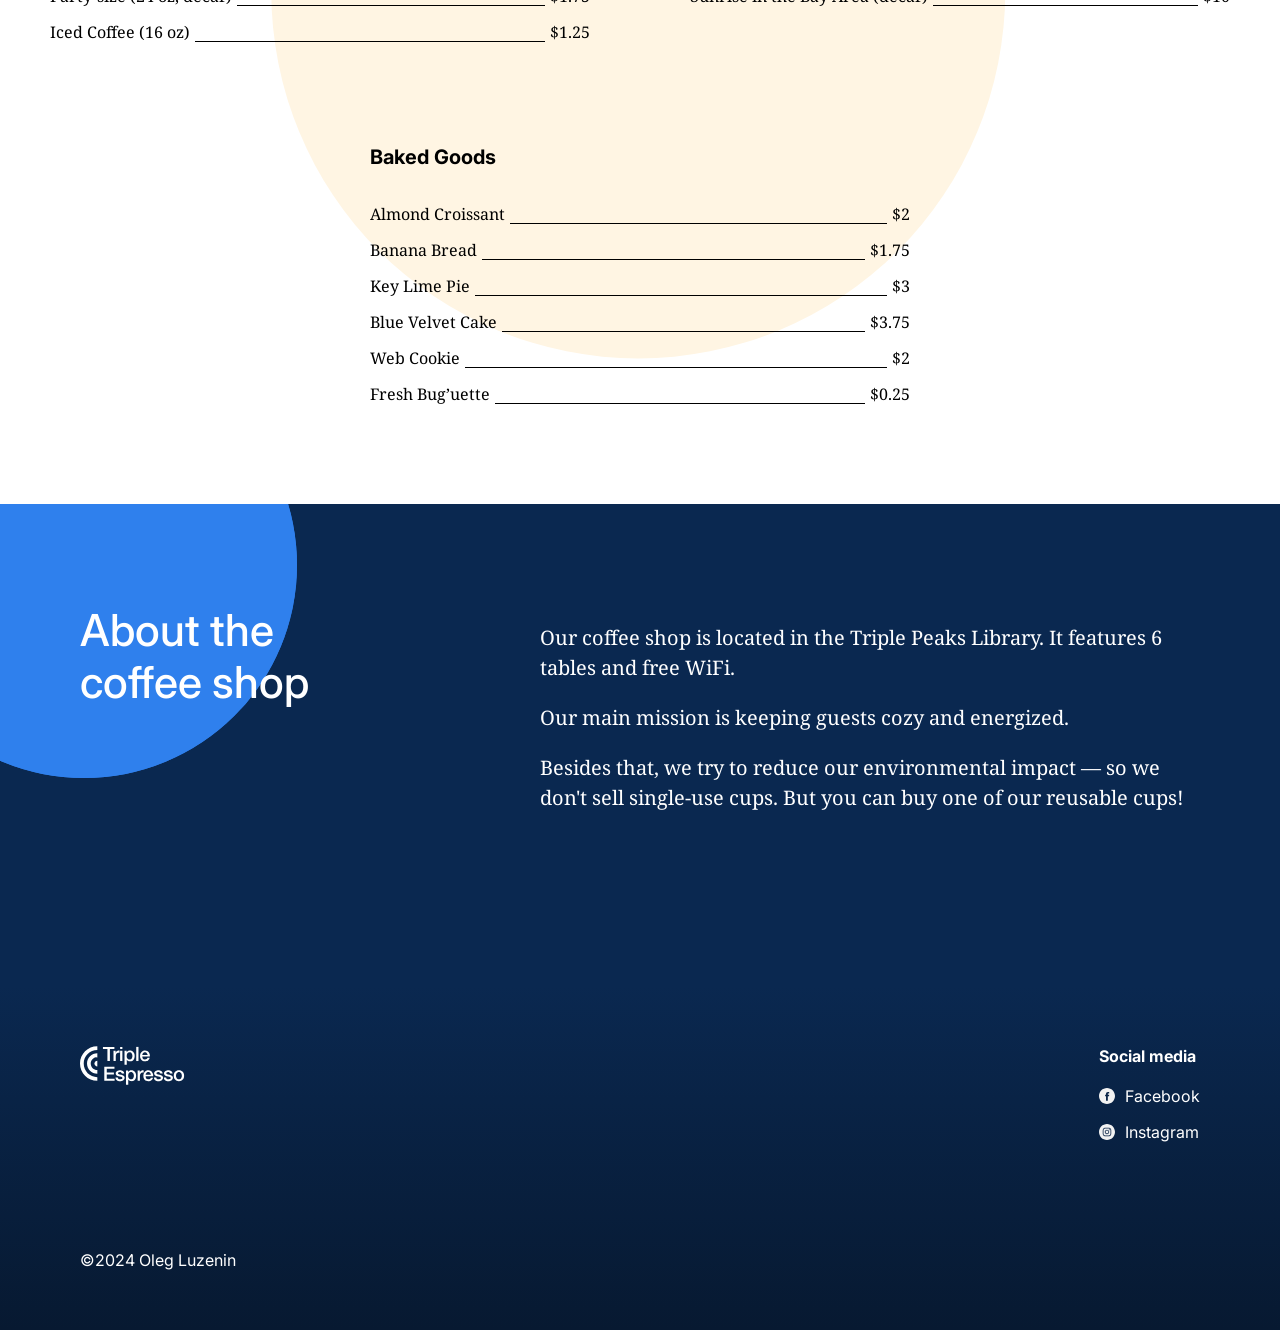
==== commit 461a94b4: "added footer and about" ====
--- a/index.html
+++ b/index.html
@@ -35,6 +35,9 @@
             </li>
             <li>
               <a class="nav__link" href="#menu">Menu</a>
+            </li>
+            <li>
+              <a class="nav__link" href="#about">About</a>
             </li>
             <li>
               <a class="nav__link" href="#contacts">Contacts</a>
@@ -270,7 +273,37 @@
           <div class="about__circle about__circle_animation_blurred"></div>
         </section>
       </main>
-      <footer class="footer"></footer>
+      <footer class="footer" id="contacts">
+        <div class="footer__content">
+          <img
+            class="footer__logo"
+            src="./images/logo_coffeeshop_light.svg"
+            alt="coffeeshop logo"
+          />
+          <ul class="footer__list">
+            <h4 class="footer__social-heading">Social media</h4>
+            <li class="footer__list-item">
+              <a class="footer__social-link" href="#">
+                <img
+                  class="footer__social-icon"
+                  src="./images/facebook_white.svg"
+                  alt="facebook icon"
+                />Facebook
+              </a>
+            </li>
+            <li class="footer__list-item">
+              <a class="footer__social-link" href="#">
+                <img
+                  class="footer__social-icon"
+                  src="./images/instagram_white.svg"
+                  alt="instagram icon"
+                />Instagram
+              </a>
+            </li>
+          </ul>
+        </div>
+        <p class="footer__copyright">©2024 Oleg Luzenin</p>
+      </footer>
     </div>
   </body>
 </html>
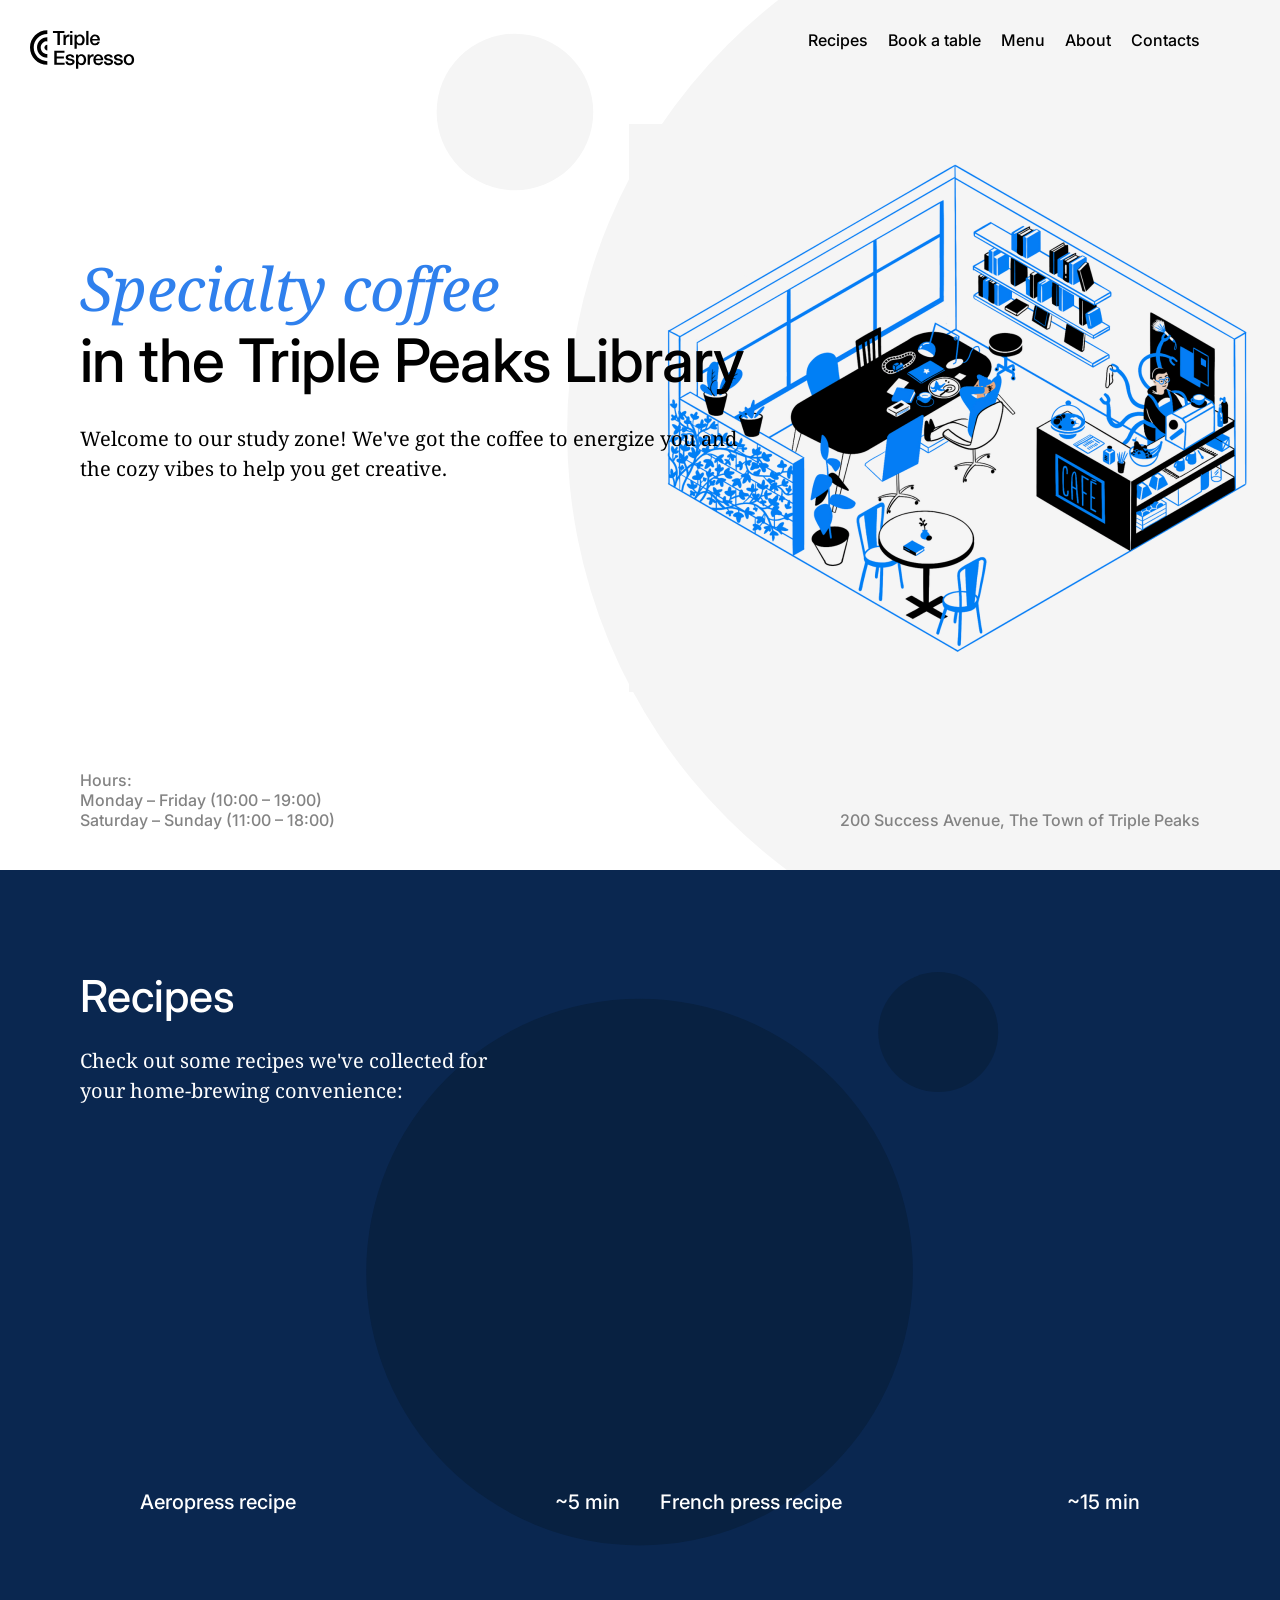
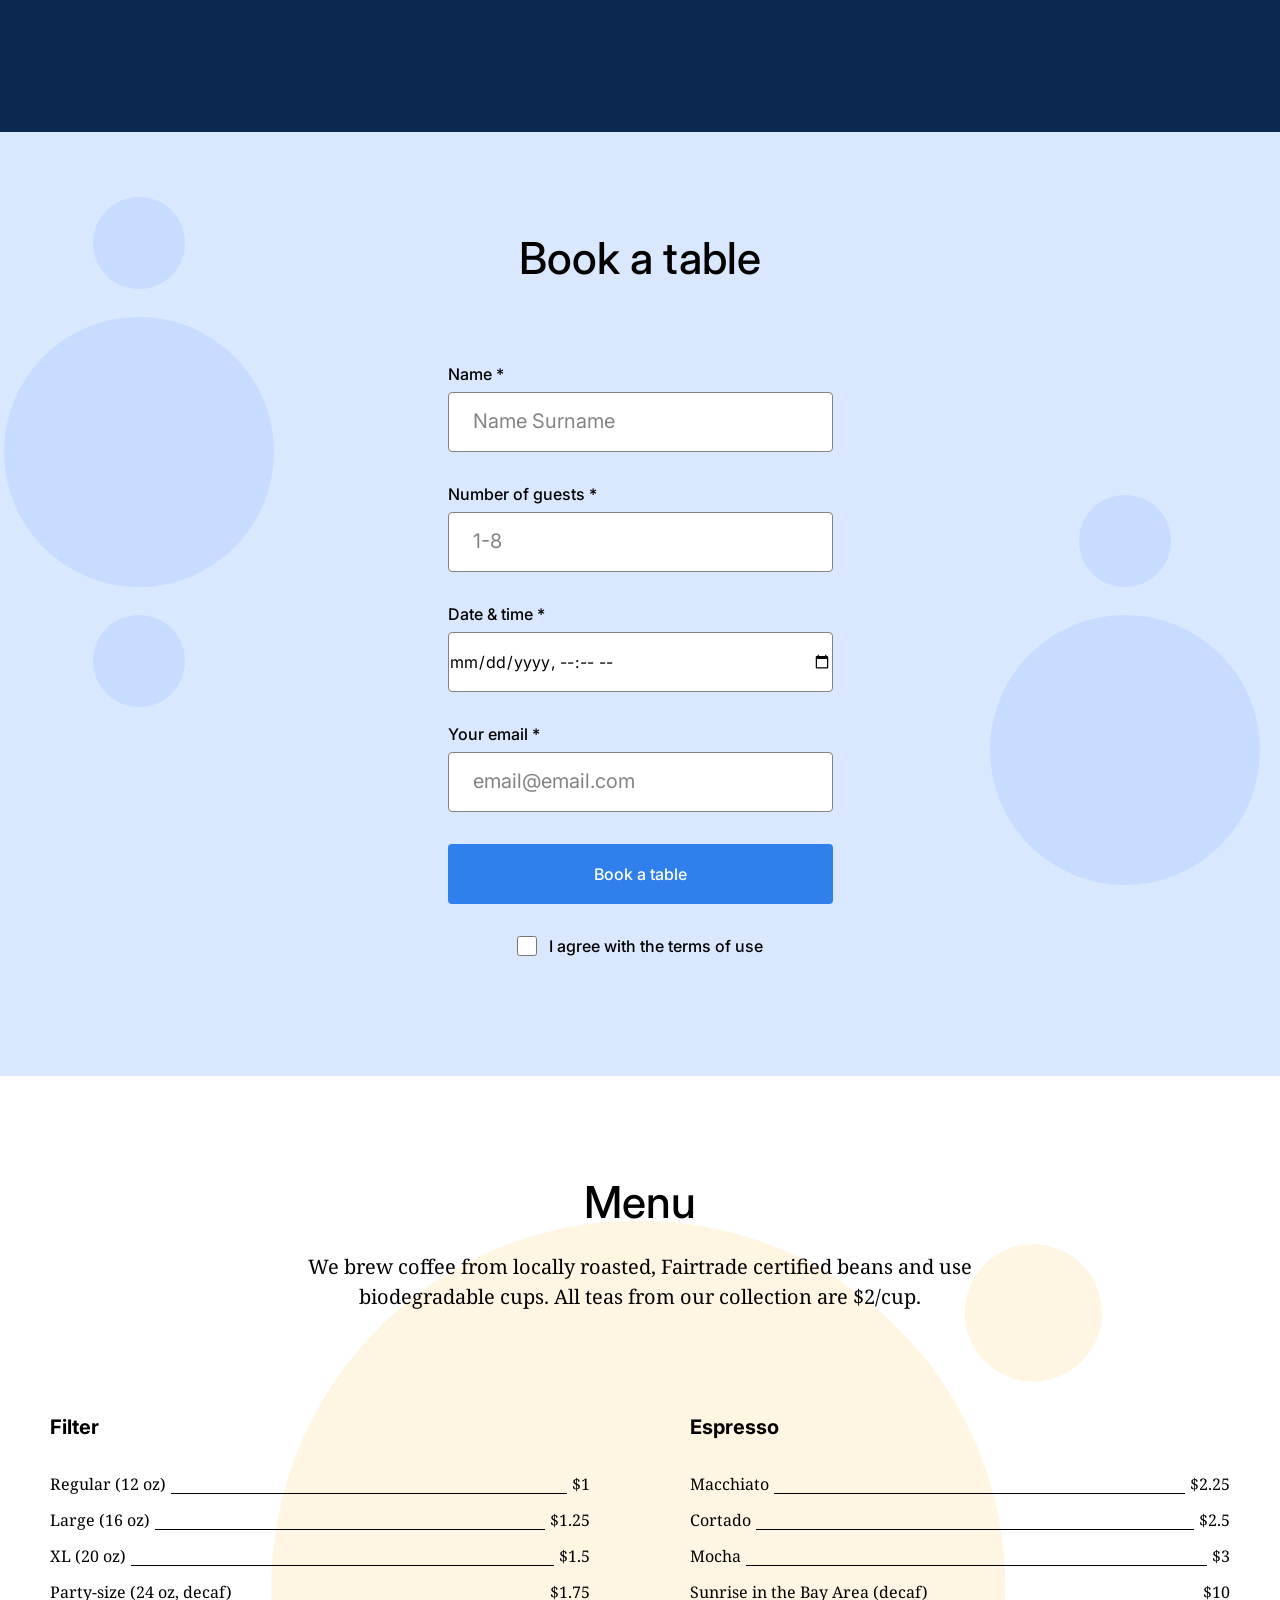
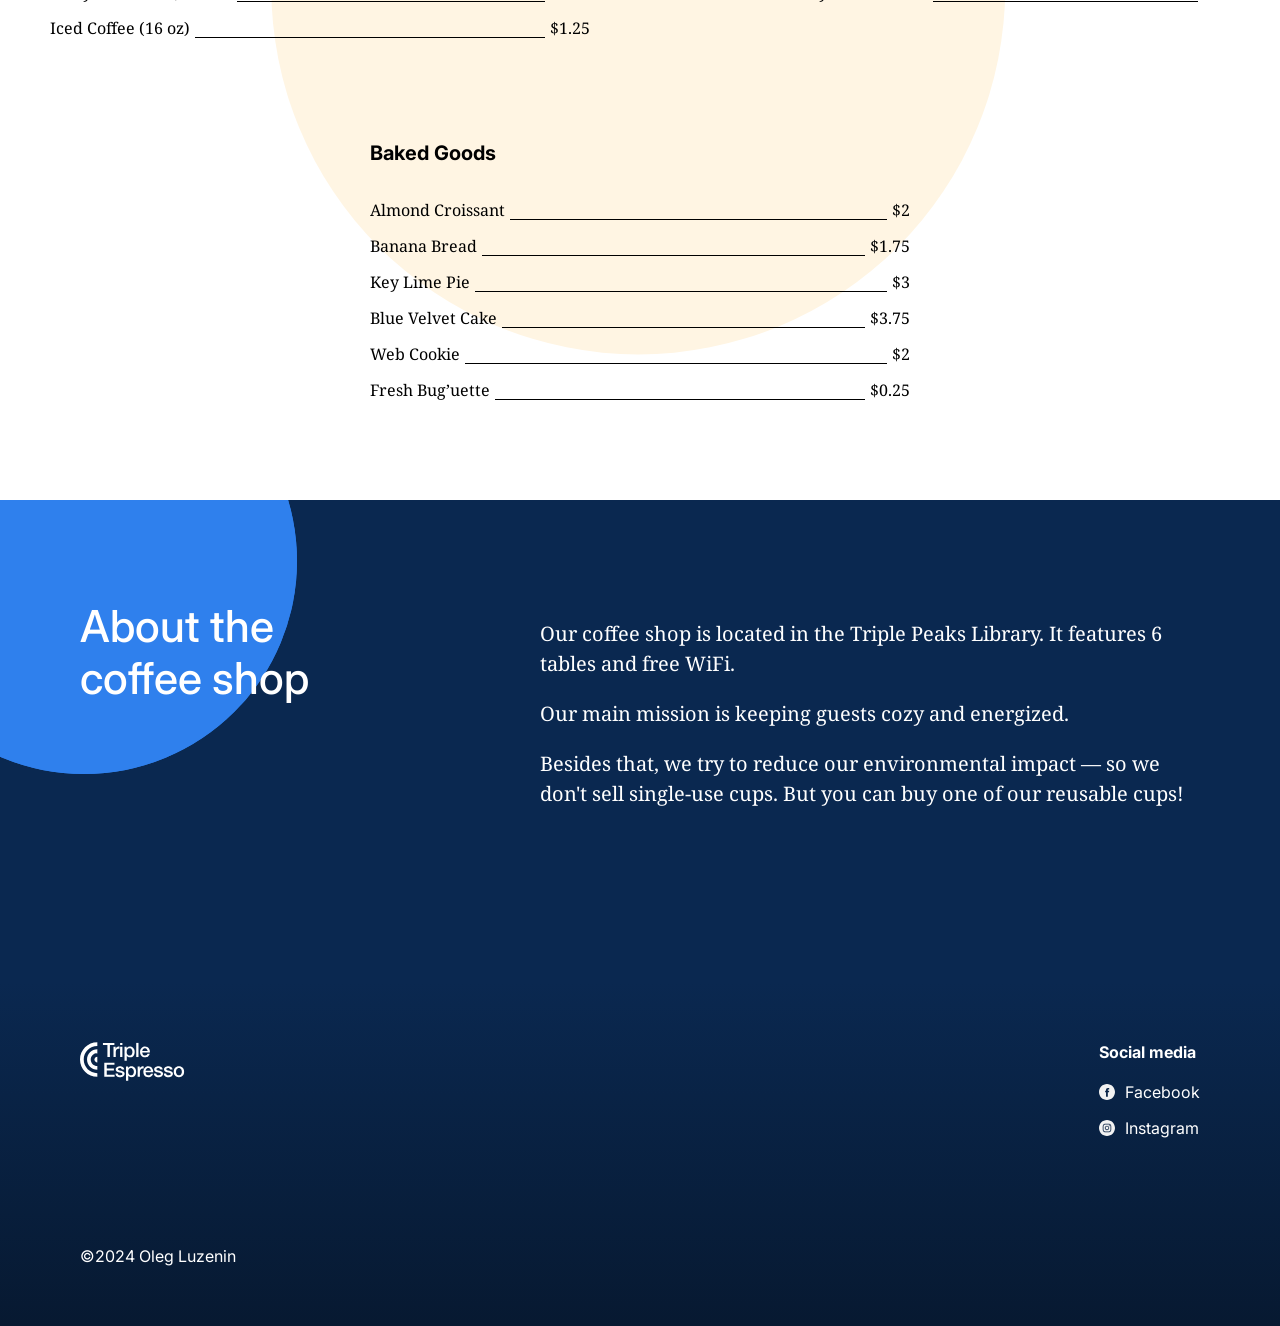
==== commit a5db573b: "updates after code review" ====
--- a/index.html
+++ b/index.html
@@ -57,7 +57,6 @@
           src="images/inside_coffee_shop.png"
           alt="inside coffee shop image"
         />
-
         <div class="header__footer">
           <div>
             <p class="header__paragraph">Hours:</p>
@@ -120,6 +119,7 @@
                   type="text"
                   name="name"
                   placeholder="Name Surname"
+                  required
                 />
               </label>
               <label class="form__label">
@@ -130,6 +130,7 @@
                   min="1"
                   max="8"
                   placeholder="1-8"
+                  required
                 />
               </label>
               <label class="form__label"
@@ -142,6 +143,7 @@
                   class="form__input"
                   type="email"
                   placeholder="email@email.com"
+                  required
                 />
               </label>
             </fieldset>
@@ -280,27 +282,29 @@
             src="./images/logo_coffeeshop_light.svg"
             alt="coffeeshop logo"
           />
-          <ul class="footer__list">
+          <div class="footer__social-column">
             <h4 class="footer__social-heading">Social media</h4>
-            <li class="footer__list-item">
-              <a class="footer__social-link" href="#">
-                <img
-                  class="footer__social-icon"
-                  src="./images/facebook_white.svg"
-                  alt="facebook icon"
-                />Facebook
-              </a>
-            </li>
-            <li class="footer__list-item">
-              <a class="footer__social-link" href="#">
-                <img
-                  class="footer__social-icon"
-                  src="./images/instagram_white.svg"
-                  alt="instagram icon"
-                />Instagram
-              </a>
-            </li>
-          </ul>
+            <ul class="footer__list">
+              <li class="footer__list-item">
+                <a class="footer__social-link" href="#">
+                  <img
+                    class="footer__social-icon"
+                    src="./images/facebook_white.svg"
+                    alt="facebook icon"
+                  />Facebook
+                </a>
+              </li>
+              <li class="footer__list-item">
+                <a class="footer__social-link" href="#">
+                  <img
+                    class="footer__social-icon"
+                    src="./images/instagram_white.svg"
+                    alt="instagram icon"
+                  />Instagram
+                </a>
+              </li>
+            </ul>
+          </div>
         </div>
         <p class="footer__copyright">©2024 Oleg Luzenin</p>
       </footer>
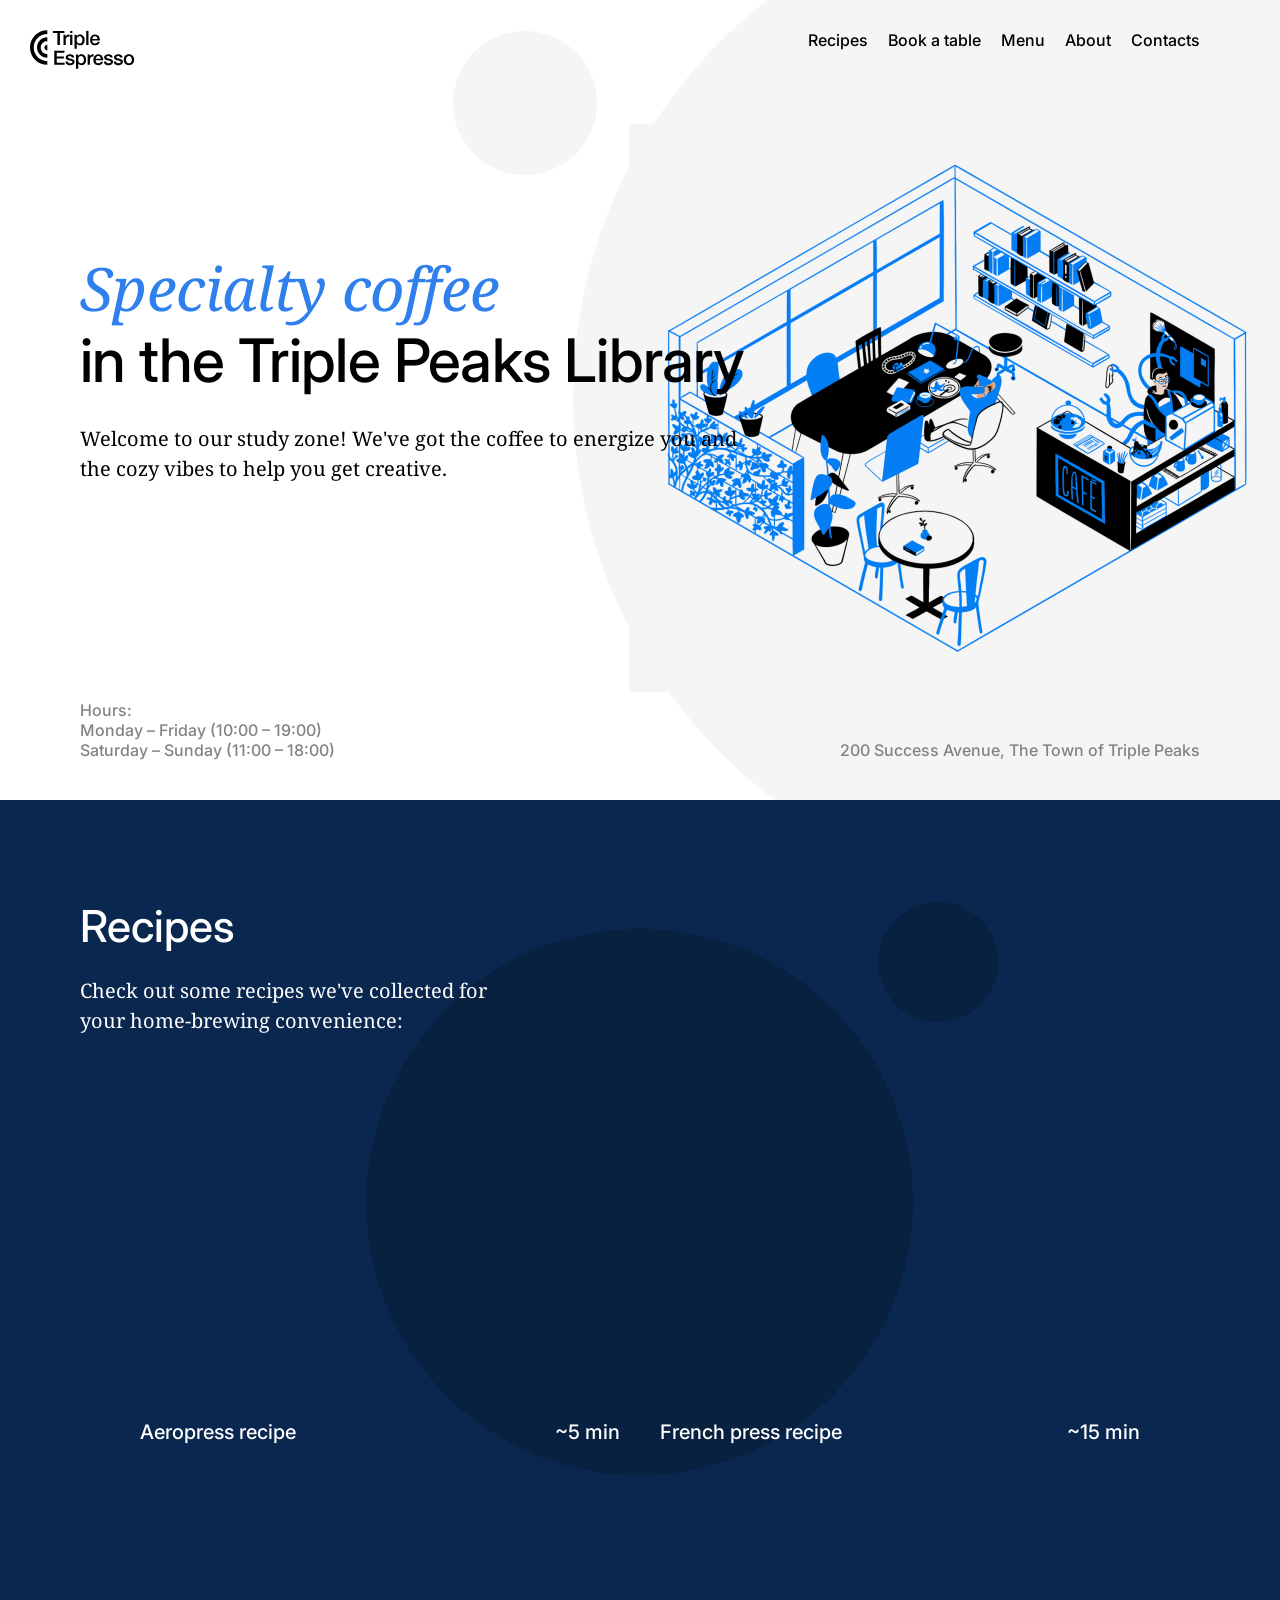
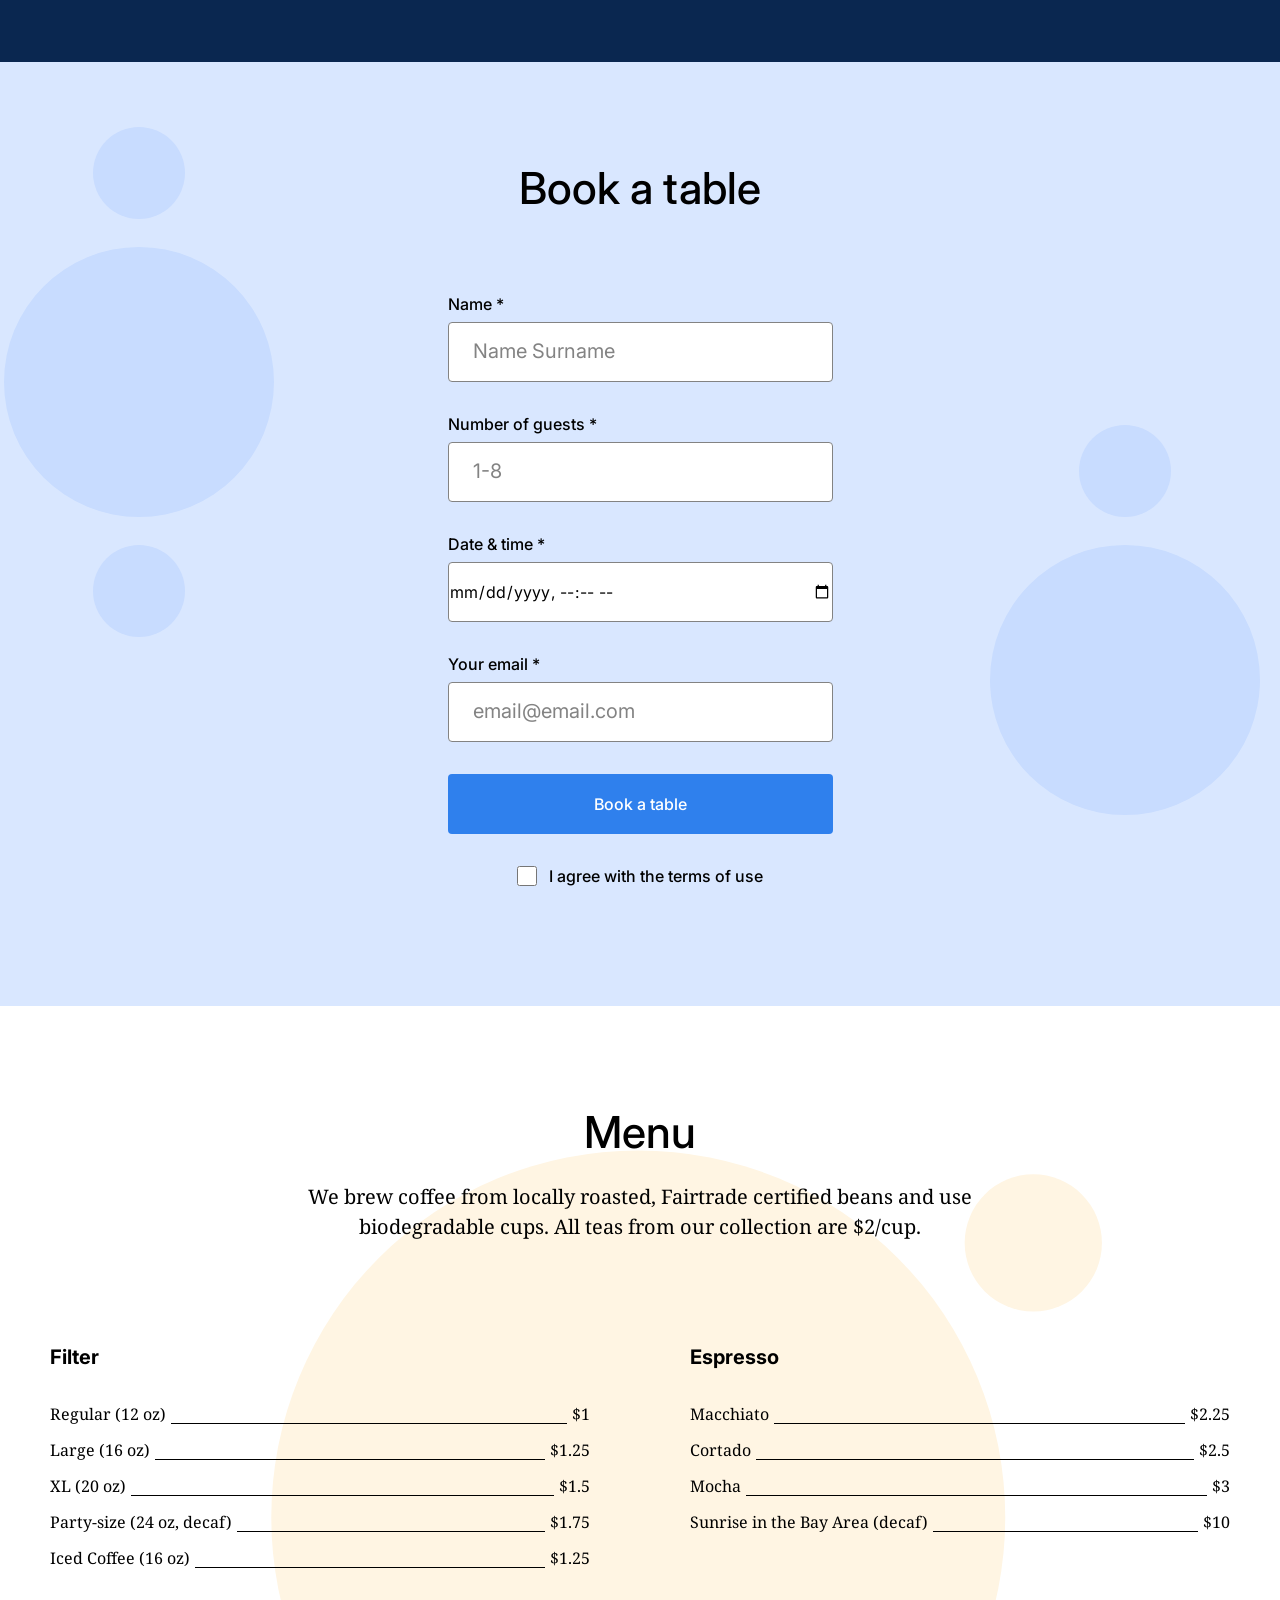
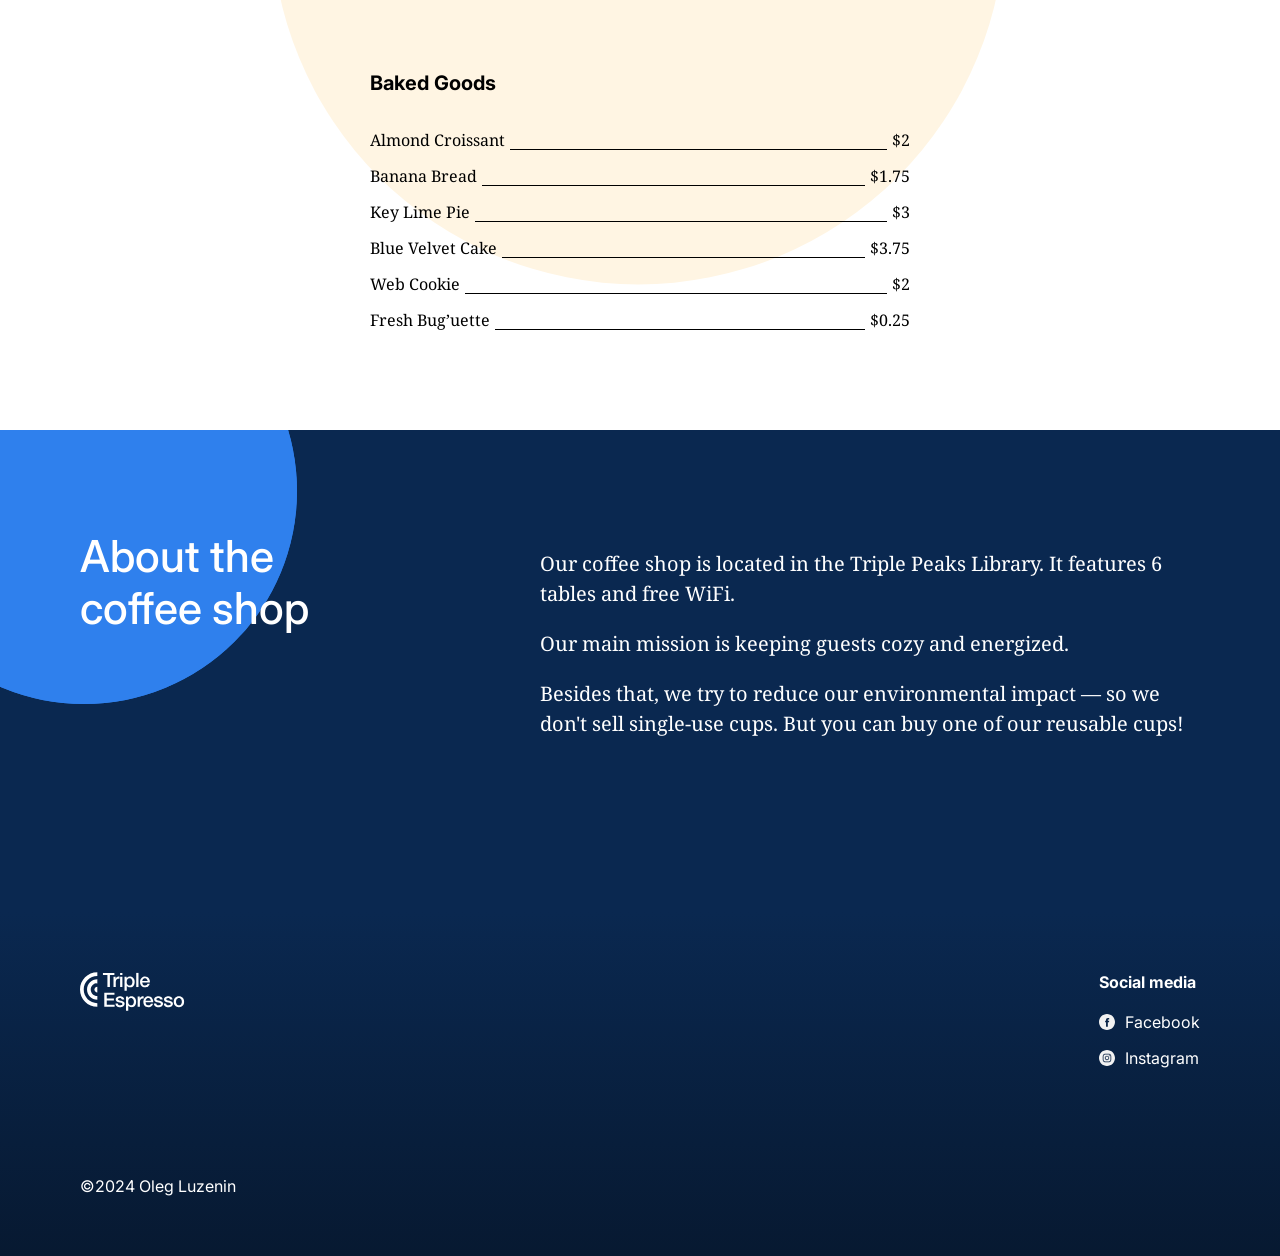
==== commit e1f426e1: "few fixes for the required and border box" ====
--- a/index.html
+++ b/index.html
@@ -135,7 +135,7 @@
               </label>
               <label class="form__label"
                 >Date & time *
-                <input class="form__input" type="datetime-local" />
+                <input class="form__input" type="datetime-local" required />
               </label>
               <label class="form__label">
                 Your email *
@@ -151,7 +151,7 @@
               Book a table
             </button>
             <label class="form__label form__label_type_checkbox">
-              <input type="checkbox" class="form__checkbox" />
+              <input type="checkbox" class="form__checkbox" required />
               I agree with the terms of use
             </label>
           </form>
